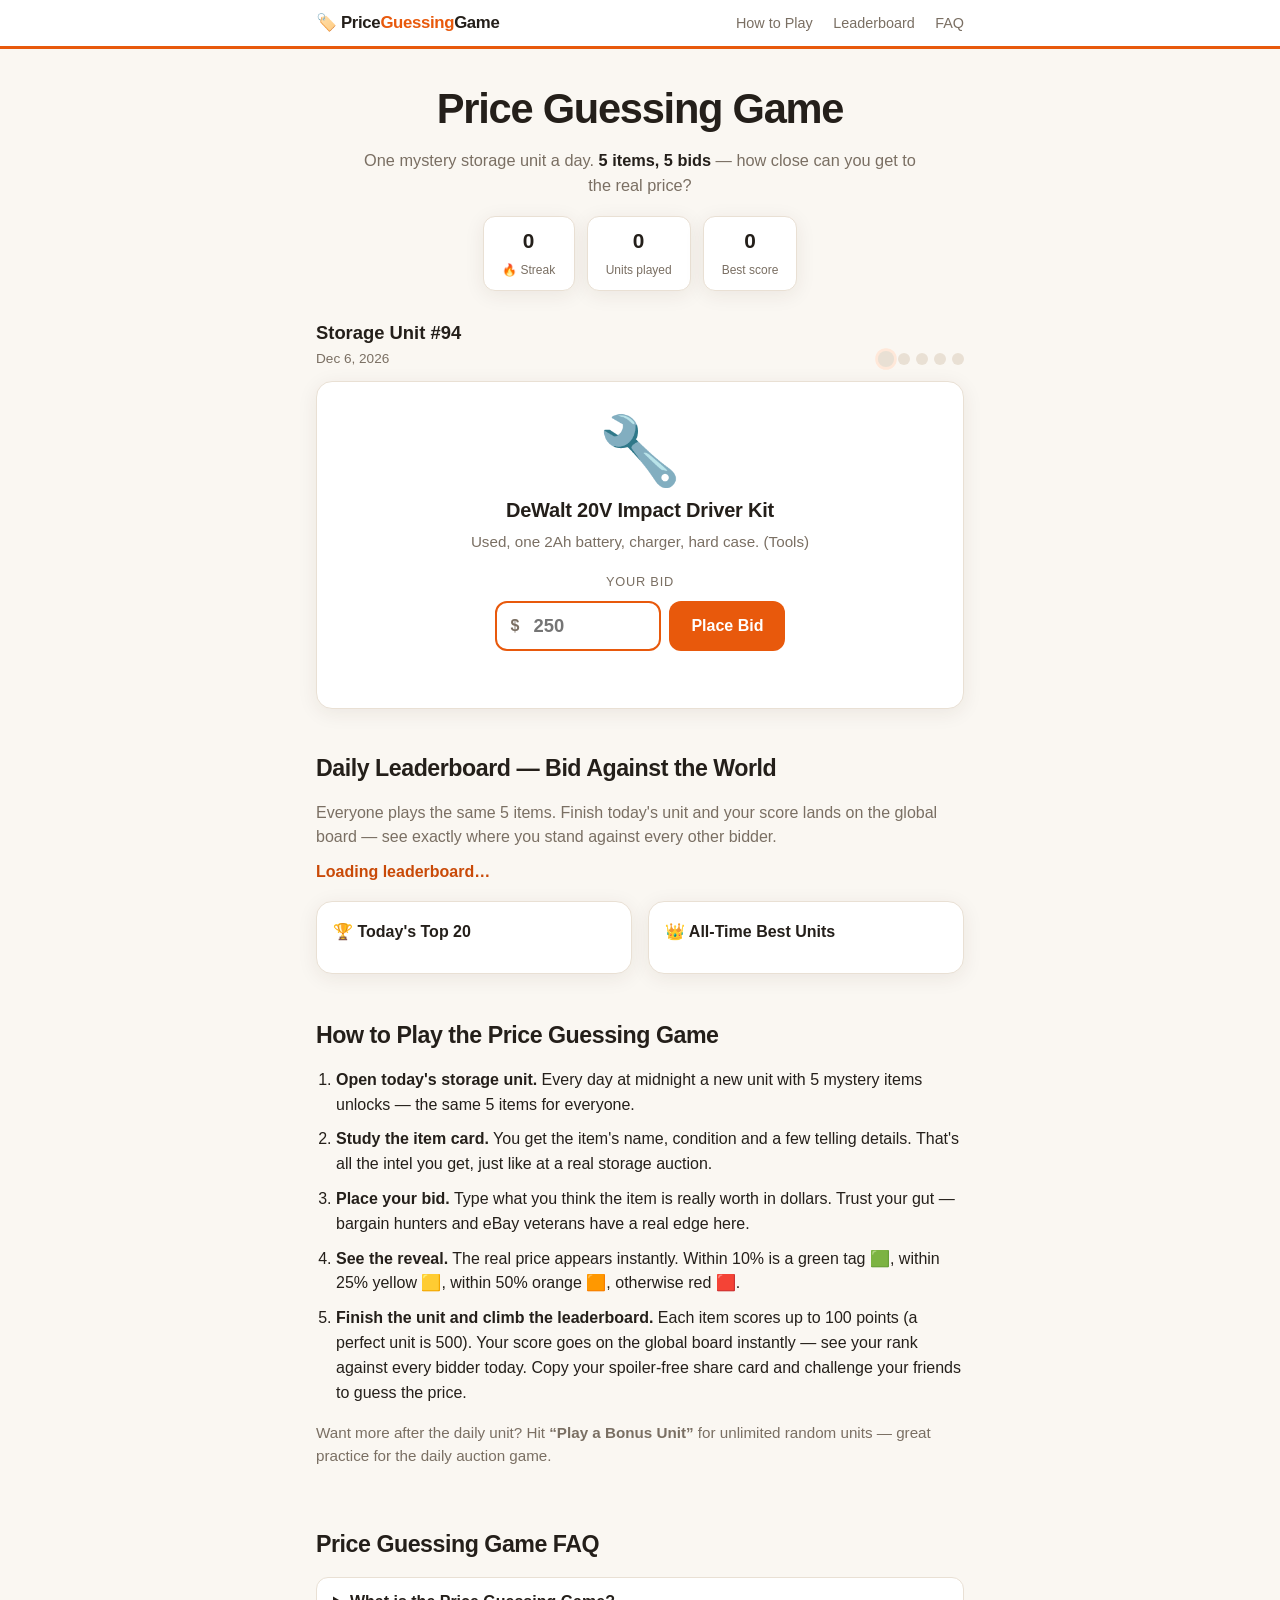
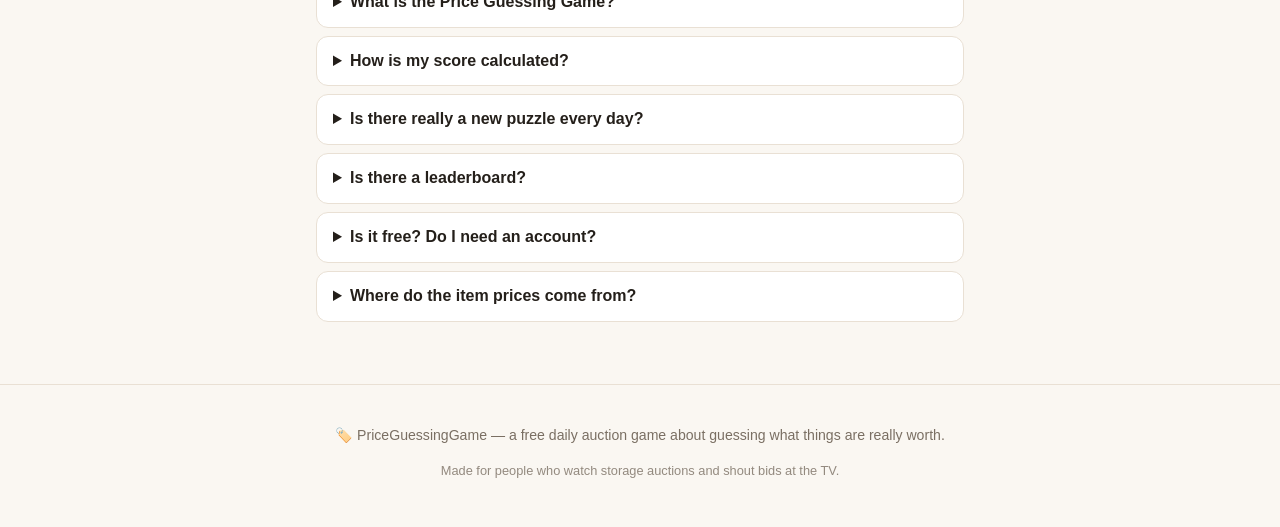
==== index.html @ 030c630b "v2: global leaderboard + async multiplayer - D1-backed leaderboard API on pgp-edge worker (score sub" ====
<!DOCTYPE html>
<html lang="en">
<head>
<meta charset="utf-8" />
<meta name="viewport" content="width=device-width, initial-scale=1" />
    <title>Price Guessing Game — Guess the Price, Climb the Global Leaderboard (Free)</title>
    <meta name="description" content="A free daily price guessing game: bid on 5 mystery storage auction items, see the real prices, compare bids with players worldwide on the global leaderboard, and share your score like Wordle. New puzzle every day. No sign-up." />
<link rel="canonical" href="https://priceguessinggame.com/" />
<meta name="robots" content="index, follow" />
<meta name="theme-color" content="#e8590c" />
<link rel="icon" href="data:image/svg+xml,%3Csvg xmlns='http://www.w3.org/2000/svg' viewBox='0 0 100 100'%3E%3Ctext y='.9em' font-size='90'%3E%F0%9F%8F%B7%EF%B8%8F%3C/text%3E%3C/svg%3E" />

<!-- Open Graph -->
<meta property="og:type" content="website" />
<meta property="og:site_name" content="Price Guessing Game" />
<meta property="og:title" content="Price Guessing Game — Can You Guess the Price?" />
<meta property="og:description" content="Bid on 5 mystery storage auction items a day. See how close you get to the real price and share your score. Free, no sign-up." />
<meta property="og:url" content="https://priceguessinggame.com/" />
<meta name="twitter:card" content="summary" />
<meta name="twitter:title" content="Price Guessing Game — Can You Guess the Price?" />
<meta name="twitter:description" content="Bid on 5 mystery storage auction items a day and share your score. Free daily guessing game." />

<script type="application/ld+json">
{
  "@context": "https://schema.org",
  "@type": "WebApplication",
  "name": "Price Guessing Game",
  "url": "https://priceguessinggame.com/",
  "applicationCategory": "Game",
  "operatingSystem": "Any",
  "offers": { "@type": "Offer", "price": "0", "priceCurrency": "USD" },
  "description": "A free daily price guessing game. Bid on 5 mystery storage auction items, compare with real prices, and share your score."
}
</script>
<script type="application/ld+json">
{
  "@context": "https://schema.org",
  "@type": "FAQPage",
  "mainEntity": [
    {
      "@type": "Question",
      "name": "What is the Price Guessing Game?",
      "acceptedAnswer": { "@type": "Answer", "text": "It is a free daily guessing game. Every day you get one mystery storage auction unit with 5 items. You guess what each item is really worth, then see how close you got. It works like Wordle: one puzzle per day, and you can share your result without spoiling the answers." }
    },
    {
      "@type": "Question",
      "name": "How do I play the price guessing game?",
      "acceptedAnswer": { "@type": "Answer", "text": "Look at the item card — the name, condition and details are all you get. Type what you think it is worth in dollars and place your bid. The real price is revealed immediately with your accuracy score. Guess all 5 items to finish the unit." }
    },
    {
      "@type": "Question",
      "name": "How is my score calculated?",
      "acceptedAnswer": { "@type": "Answer", "text": "Each item is scored out of 100 based on how far your bid was from the real price: within 10% earns a green tag, within 25% yellow, within 50% orange, and beyond that red. The closer you are, the more points you keep — a perfect unit is 500." }
    },
    {
      "@type": "Question",
      "name": "Is there a new puzzle every day?",
      "acceptedAnswer": { "@type": "Answer", "text": "Yes. A new storage unit unlocks every day at midnight, and everyone in the world gets the same 5 items — so the share card is a fair comparison. You can also play unlimited bonus units any time." }
    },
    {
      "@type": "Question",
      "name": "Is there a leaderboard?",
      "acceptedAnswer": { "@type": "Answer", "text": "Yes. Everyone plays the same daily unit and your finished score is ranked instantly against all other bidders worldwide — including the average bid players placed on each item. No account needed; you just pick a bidder name." }
    },
    {
      "@type": "Question",
      "name": "Is the game free?",
      "acceptedAnswer": { "@type": "Answer", "text": "Yes, completely free, no account or sign-up needed. Everything runs in your browser and your streak is saved on your device." }
    }
  ]
}
</script>

<link rel="stylesheet" href="style.css" />
</head>
<body>
<a class="skip" href="#game">Skip to game</a>

<header class="site-header">
  <div class="wrap header-inner">
    <a class="brand" href="/">🏷️ Price<span>Guessing</span>Game</a>
    <nav class="site-nav" aria-label="Site">
      <a href="#how-to-play">How to Play</a>
      <a href="#leaderboard">Leaderboard</a>
      <a href="#faq">FAQ</a>
    </nav>
  </div>
</header>

<main>
  <section class="hero wrap">
    <h1>Price Guessing Game</h1>
    <p class="tagline">One mystery storage unit a day. <strong>5 items, 5 bids</strong> — how close can you get to the real price?</p>
    <div class="stats" id="stats" hidden>
      <div class="stat"><span class="stat-num" id="stat-streak">0</span><span class="stat-label">🔥 Streak</span></div>
      <div class="stat"><span class="stat-num" id="stat-played">0</span><span class="stat-label">Units played</span></div>
      <div class="stat"><span class="stat-num" id="stat-best">0</span><span class="stat-label">Best score</span></div>
    </div>
  </section>

  <section class="game wrap" id="game" aria-label="Daily price guessing game">
    <div class="unit-head">
      <div>
        <div class="unit-title" id="unit-title">Storage Unit #—</div>
        <div class="unit-date" id="unit-date"></div>
      </div>
      <div class="progress" id="progress" aria-label="Progress"></div>
    </div>

    <!-- Item card -->
    <article class="card item-card" id="item-card" hidden>
      <div class="item-emoji" id="item-emoji" aria-hidden="true">📦</div>
      <h2 class="item-name" id="item-name">Mystery Item</h2>
      <p class="item-desc" id="item-desc">Loading…</p>
      <div class="bid-row">
        <label class="bid-label" for="bid-input">Your bid</label>
        <div class="bid-input-wrap">
          <span class="bid-prefix" aria-hidden="true">$</span>
          <input id="bid-input" type="number" inputmode="numeric" min="1" max="9999999" step="1" placeholder="250" autocomplete="off" />
        </div>
        <button id="bid-btn" class="btn btn-primary" type="button">Place Bid</button>
      </div>
      <p class="bid-hint" id="bid-hint"></p>
    </article>

    <!-- Reveal panel -->
    <article class="card reveal-card" id="reveal-card" hidden>
      <div class="reveal-tier" id="reveal-tier" aria-live="polite">🟩</div>
      <div class="reveal-price" id="reveal-price">$0</div>
      <div class="reveal-line">Real price — you bid <strong id="reveal-guess">$0</strong>, off by <strong id="reveal-diff">0%</strong></div>
      <div class="reveal-label" id="reveal-label">Nailed it!</div>
      <div class="reveal-score" id="reveal-score">+100 pts</div>
      <button id="next-btn" class="btn btn-primary" type="button">Next Item →</button>
    </article>

    <!-- Results panel -->
    <article class="card results-card" id="results-card" hidden>
      <h2 class="results-title" id="results-title">Unit Complete!</h2>
      <div class="results-score" id="results-score">0 / 500</div>
      <p class="rank-line" id="rank-line" hidden></p>
      <ul class="results-list" id="results-list"></ul>
      <button id="share-btn" class="btn btn-primary" type="button">Share Result 📋</button>
      <p class="share-hint" id="share-hint" aria-live="polite"></p>
      <button id="bonus-btn" class="btn btn-ghost" type="button">Play a Bonus Unit ♻️</button>
      <button id="name-chip" class="name-chip" type="button" title="Change your bidder name">Playing as Bidder ✏️</button>
      <div class="countdown" id="countdown" hidden>
        Next unit in <strong id="countdown-time">--:--:--</strong>
      </div>
    </article>
  </section>

  <section class="wrap section" id="leaderboard" aria-label="Global leaderboard">
    <h2>Daily Leaderboard — Bid Against the World</h2>
    <p class="lb-intro">Everyone plays the same 5 items. Finish today's unit and your score lands on the global board — see exactly where you stand against every other bidder.</p>
    <p class="lb-stats" id="lb-stats">Loading leaderboard…</p>
    <div class="lb-grid" id="lb-wrap">
      <div class="lb-col">
        <h3>🏆 Today's Top 20</h3>
        <ol class="lb-list" id="lb-today"></ol>
      </div>
      <div class="lb-col">
        <h3>👑 All-Time Best Units</h3>
        <ol class="lb-list" id="lb-alltime"></ol>
      </div>
    </div>
  </section>

  <section class="wrap section" id="how-to-play">
    <h2>How to Play the Price Guessing Game</h2>
    <ol class="howto">
      <li><strong>Open today's storage unit.</strong> Every day at midnight a new unit with 5 mystery items unlocks — the same 5 items for everyone.</li>
      <li><strong>Study the item card.</strong> You get the item's name, condition and a few telling details. That's all the intel you get, just like at a real storage auction.</li>
      <li><strong>Place your bid.</strong> Type what you think the item is really worth in dollars. Trust your gut — bargain hunters and eBay veterans have a real edge here.</li>
      <li><strong>See the reveal.</strong> The real price appears instantly. Within 10% is a green tag 🟩, within 25% yellow 🟨, within 50% orange 🟧, otherwise red 🟥.</li>
      <li><strong>Finish the unit and climb the leaderboard.</strong> Each item scores up to 100 points (a perfect unit is 500). Your score goes on the global board instantly — see your rank against every bidder today. Copy your spoiler-free share card and challenge your friends to guess the price.</li>
    </ol>
    <p class="howto-note">Want more after the daily unit? Hit <strong>“Play a Bonus Unit”</strong> for unlimited random units — great practice for the daily auction game.</p>
  </section>

  <section class="wrap section" id="faq">
    <h2>Price Guessing Game FAQ</h2>
    <details>
      <summary>What is the Price Guessing Game?</summary>
      <p>A free daily guessing game in the spirit of Wordle. Each day brings one mystery storage auction unit with 5 items. You guess the price of each item, see how close you got, and share your result — without spoiling the answers for anyone else.</p>
    </details>
    <details>
      <summary>How is my score calculated?</summary>
      <p>Each item is worth up to 100 points, based on how far your bid was from the real price. Within 10% = 🟩, within 25% = 🟨, within 50% = 🟧, beyond = 🟥. The closer your bid, the more points you keep.</p>
    </details>
    <details>
      <summary>Is there really a new puzzle every day?</summary>
      <p>Yes — a new storage unit unlocks at midnight, and everyone around the world plays the same 5 items, so scores are directly comparable. Streaks are tracked on your device.</p>
    </details>
    <details>
      <summary>Is there a leaderboard?</summary>
      <p>Yes — a global one. Everyone plays the same daily unit, and when you finish, your score is ranked against every other bidder in the world instantly. You also see the average bid other players placed on each item, so you know whether your price instincts beat the crowd. A pick a bidder name once and it sticks.</p>
    </details>
    <details>
      <summary>Is it free? Do I need an account?</summary>
      <p>Completely free, no account, no sign-up, no download. The whole game runs in your browser and works on phones, tablets and desktops.</p>
    </details>
    <details>
      <summary>Where do the item prices come from?</summary>
      <p>Items are typical storage-auction and secondhand-market finds, and each price reflects a realistic market value for that item's condition — the kind of number you'd see the unit actually hammer for at auction.</p>
    </details>
  </section>
</main>

<footer class="site-footer">
  <div class="wrap">
    <p>🏷️ PriceGuessingGame — a free daily auction game about guessing what things are really worth.</p>
    <p class="foot-note">Made for people who watch storage auctions and shout bids at the TV.</p>
  </div>
</footer>

<script src="data.js"></script>
<script src="app.js"></script>
</body>
</html>
---- style.css ----
/* Price Guessing Game — styles
 * Mobile-first, warm auction vibe, zero external requests (system font stack).
 */
:root {
  --bg: #faf7f2;
  --card: #ffffff;
  --ink: #241f1a;
  --muted: #7a6f63;
  --accent: #e8590c;
  --accent-dark: #c94a08;
  --accent-soft: #ffe8d9;
  --line: #e9e0d4;
  --green: #2f9e44;
  --yellow: #e8b004;
  --orange: #f08c00;
  --red: #e03131;
  --radius: 16px;
  --shadow: 0 4px 20px rgba(60, 40, 20, 0.08);
}

* { box-sizing: border-box; }

html { -webkit-text-size-adjust: 100%; }

body {
  margin: 0;
  background: var(--bg);
  color: var(--ink);
  font-family: -apple-system, BlinkMacSystemFont, "Segoe UI", Roboto, "Helvetica Neue", Arial, sans-serif;
  line-height: 1.55;
}

.wrap { max-width: 680px; margin: 0 auto; padding: 0 16px; }

.skip {
  position: absolute; left: -9999px; top: 0;
  background: var(--accent); color: #fff; padding: 8px 14px; border-radius: 0 0 8px 0; z-index: 99;
}
.skip:focus { left: 0; }

/* ---------- Header ---------- */
.site-header {
  background: var(--card);
  border-bottom: 3px solid var(--accent);
  position: sticky; top: 0; z-index: 10;
}
.header-inner { display: flex; align-items: center; justify-content: space-between; padding: 10px 16px; }
.brand { font-size: 1.05rem; font-weight: 800; text-decoration: none; color: var(--ink); letter-spacing: -0.02em; }
.brand span { color: var(--accent); }
.site-nav a { color: var(--muted); text-decoration: none; font-size: 0.9rem; margin-left: 16px; }
.site-nav a:hover { color: var(--accent); }

/* ---------- Hero ---------- */
.hero { text-align: center; padding: 28px 16px 8px; }
.hero h1 {
  margin: 0 0 6px;
  font-size: clamp(1.8rem, 6vw, 2.6rem);
  letter-spacing: -0.03em;
}
.tagline { margin: 0 auto; max-width: 34em; color: var(--muted); font-size: 1.02rem; }
.tagline strong { color: var(--ink); }

.stats { display: flex; justify-content: center; gap: 12px; margin-top: 18px; flex-wrap: wrap; }
.stat {
  background: var(--card); border: 1px solid var(--line); border-radius: 12px;
  padding: 8px 18px; min-width: 92px; box-shadow: var(--shadow);
}
.stat-num { display: block; font-size: 1.3rem; font-weight: 800; }
.stat-label { font-size: 0.75rem; color: var(--muted); }

/* ---------- Game ---------- */
.game { padding: 20px 16px 8px; }

.unit-head { display: flex; justify-content: space-between; align-items: flex-end; margin-bottom: 12px; }
.unit-title { font-weight: 800; font-size: 1.15rem; }
.unit-date { color: var(--muted); font-size: 0.85rem; }

.progress { display: flex; gap: 6px; padding-bottom: 4px; }
.dot {
  width: 12px; height: 12px; border-radius: 50%;
  background: var(--line); display: inline-block; transition: transform 0.15s;
}
.dot-current { transform: scale(1.35); box-shadow: 0 0 0 2px var(--accent-soft); }
.dot-t-green { background: var(--green); }
.dot-t-yellow { background: var(--yellow); }
.dot-t-orange { background: var(--orange); }
.dot-t-red { background: var(--red); }

.card {
  background: var(--card); border: 1px solid var(--line); border-radius: var(--radius);
  box-shadow: var(--shadow); padding: 22px 20px; text-align: center;
}

.item-emoji { font-size: 3.4rem; line-height: 1.15; margin-bottom: 6px; }
.item-name { margin: 0 0 4px; font-size: 1.25rem; letter-spacing: -0.01em; }
.item-desc { color: var(--muted); margin: 0 0 18px; font-size: 0.95rem; }

.bid-row { display: flex; gap: 8px; justify-content: center; align-items: stretch; flex-wrap: wrap; }
.bid-label { width: 100%; font-size: 0.8rem; color: var(--muted); text-transform: uppercase; letter-spacing: 0.06em; margin-bottom: 2px; }
.bid-input-wrap {
  position: relative; display: flex; align-items: center;
  border: 2px solid var(--line); border-radius: 12px; background: #fff;
  transition: border-color 0.15s;
}
.bid-input-wrap:focus-within { border-color: var(--accent); }
.bid-prefix { padding-left: 14px; color: var(--muted); font-weight: 700; }
.bid-input-wrap input {
  border: none; outline: none; font-size: 1.15rem; font-weight: 700;
  padding: 12px 14px; width: 140px; background: transparent; color: var(--ink);
  font-family: inherit;
}
.bid-input-wrap input::-webkit-outer-spin-button,
.bid-input-wrap input::-webkit-inner-spin-button { -webkit-appearance: none; margin: 0; }
.bid-input-wrap input[type="number"] { -moz-appearance: textfield; appearance: textfield; }

.btn {
  border: none; border-radius: 12px; font-size: 1rem; font-weight: 700;
  padding: 13px 22px; cursor: pointer; font-family: inherit; transition: transform 0.1s, background 0.15s;
}
.btn:active { transform: scale(0.97); }
.btn-primary { background: var(--accent); color: #fff; }
.btn-primary:hover { background: var(--accent-dark); }
.btn-ghost { background: transparent; color: var(--accent); border: 2px solid var(--accent); padding: 11px 20px; }
.btn-ghost:hover { background: var(--accent-soft); }

.bid-hint { color: var(--red); font-size: 0.85rem; min-height: 1.2em; margin: 10px 0 0; }

/* ---------- Reveal ---------- */
.reveal-tier { font-size: 1.5rem; font-weight: 800; margin-bottom: 4px; }
.t-green { color: var(--green); }
.t-yellow { color: #b98a00; }
.t-orange { color: var(--orange); }
.t-red { color: var(--red); }
.reveal-price { font-size: 2.6rem; font-weight: 800; letter-spacing: -0.03em; margin: 2px 0 6px; }
.reveal-line { color: var(--muted); font-size: 0.95rem; }
.reveal-label { margin-top: 2px; font-weight: 700; }
.reveal-score { color: var(--muted); margin: 6px 0 16px; font-size: 1.05rem; }

/* ---------- Results ---------- */
.results-title { margin: 0 0 4px; font-size: 1.4rem; }
.results-score { font-size: 2.2rem; font-weight: 800; color: var(--accent); margin-bottom: 14px; letter-spacing: -0.02em; }
.results-list { list-style: none; padding: 0; margin: 0 0 18px; text-align: left; }
.results-list li {
  display: flex; align-items: center; gap: 10px;
  padding: 9px 12px; border-radius: 10px; margin-bottom: 6px;
  background: var(--bg); border: 1px solid var(--line); font-size: 0.92rem;
}
.rl-emoji { font-size: 1rem; flex-shrink: 0; }
.rl-name { flex: 1; min-width: 0; overflow: hidden; text-overflow: ellipsis; white-space: nowrap; }
.rl-pts { font-weight: 800; flex-shrink: 0; color: var(--muted); }

.results-card .btn-primary { width: 100%; }
.share-hint { color: var(--green); font-size: 0.9rem; min-height: 1.3em; margin: 8px 0; white-space: pre-line; }
.results-card .btn-ghost { width: 100%; margin-top: 8px; }
.countdown { margin-top: 16px; color: var(--muted); font-size: 0.95rem; }

/* ---------- Rank & identity ---------- */
.rank-line {
  margin: 0 0 14px; padding: 9px 12px;
  background: var(--accent-soft); border-radius: 10px;
  font-weight: 700; color: var(--accent-dark); font-size: 0.98rem;
}
.name-chip {
  display: inline-block; margin: 4px 0 0; padding: 4px 10px;
  background: transparent; border: 1px dashed var(--line); border-radius: 999px;
  color: var(--muted); font-size: 0.8rem; cursor: pointer; font-family: inherit;
}
.name-chip:hover { border-color: var(--accent); color: var(--accent); }
.rl-avg {
  flex-shrink: 0; font-size: 0.72rem; color: var(--muted);
  background: var(--accent-soft); border-radius: 999px; padding: 2px 8px;
}

/* ---------- Leaderboard ---------- */
.lb-intro { color: var(--muted); margin: 0 0 10px; }
.lb-stats { font-weight: 700; color: var(--accent-dark); margin: 0 0 16px; }
.lb-grid { display: grid; grid-template-columns: 1fr; gap: 16px; }
@media (min-width: 620px) { .lb-grid { grid-template-columns: 1fr 1fr; } }
.lb-col {
  background: var(--card); border: 1px solid var(--line); border-radius: var(--radius);
  box-shadow: var(--shadow); padding: 18px 16px;
}
.lb-col h3 { margin: 0 0 10px; font-size: 1rem; }
.lb-list { list-style: none; margin: 0; padding: 0; }
.lb-list li {
  display: flex; align-items: center; gap: 8px;
  padding: 7px 8px; border-radius: 8px; font-size: 0.9rem;
}
.lb-list li:nth-child(odd) { background: var(--bg); }
.lb-list li.lb-me { background: var(--accent-soft); }
.lb-rank { width: 30px; flex-shrink: 0; font-weight: 800; text-align: center; }
.lb-name { flex: 1; min-width: 0; overflow: hidden; text-overflow: ellipsis; white-space: nowrap; font-weight: 600; }
.lb-meta { flex-shrink: 0; color: var(--muted); font-size: 0.75rem; }
.lb-pts { flex-shrink: 0; font-weight: 800; color: var(--accent); }
.lb-empty { color: var(--muted); justify-content: center; }

/* ---------- Content sections ---------- */
.section { padding: 34px 16px 10px; }
.section h2 { font-size: 1.45rem; letter-spacing: -0.02em; margin: 0 0 14px; }

.howto { padding-left: 20px; margin: 0 0 12px; }
.howto li { margin-bottom: 10px; }
.howto-note { color: var(--muted); font-size: 0.95rem; }

details {
  background: var(--card); border: 1px solid var(--line); border-radius: 12px;
  padding: 12px 16px; margin-bottom: 8px;
}
summary { font-weight: 700; cursor: pointer; }
details p { margin: 10px 0 2px; color: var(--muted); }

/* ---------- Footer ---------- */
.site-footer {
  margin-top: 44px; padding: 26px 0 34px;
  border-top: 1px solid var(--line); color: var(--muted); font-size: 0.88rem;
  text-align: center;
}
.foot-note { font-size: 0.8rem; opacity: 0.8; }

/* ---------- Desktop polish ---------- */
@media (min-width: 560px) {
  .card { padding: 30px 34px; }
  .item-emoji { font-size: 4.2rem; }
  .results-card .btn-primary, .results-card .btn-ghost { width: auto; padding: 13px 34px; }
}
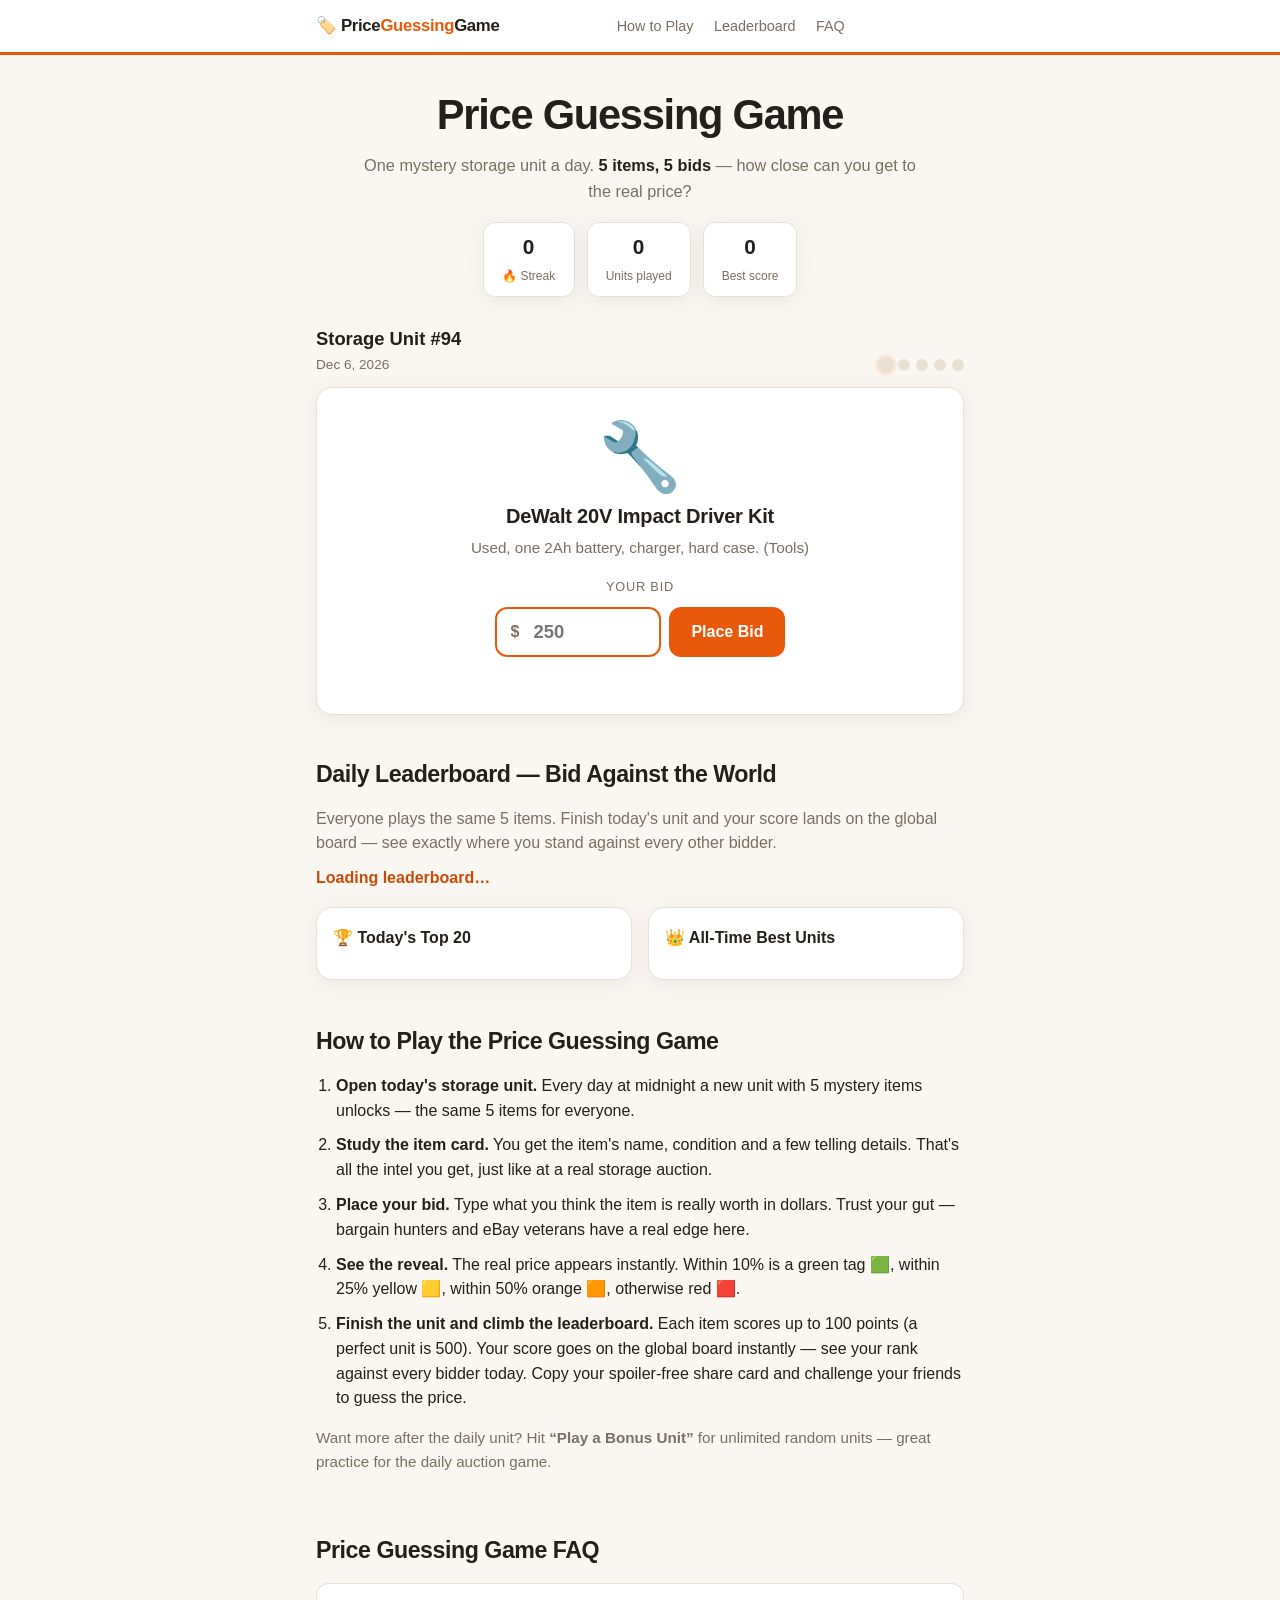
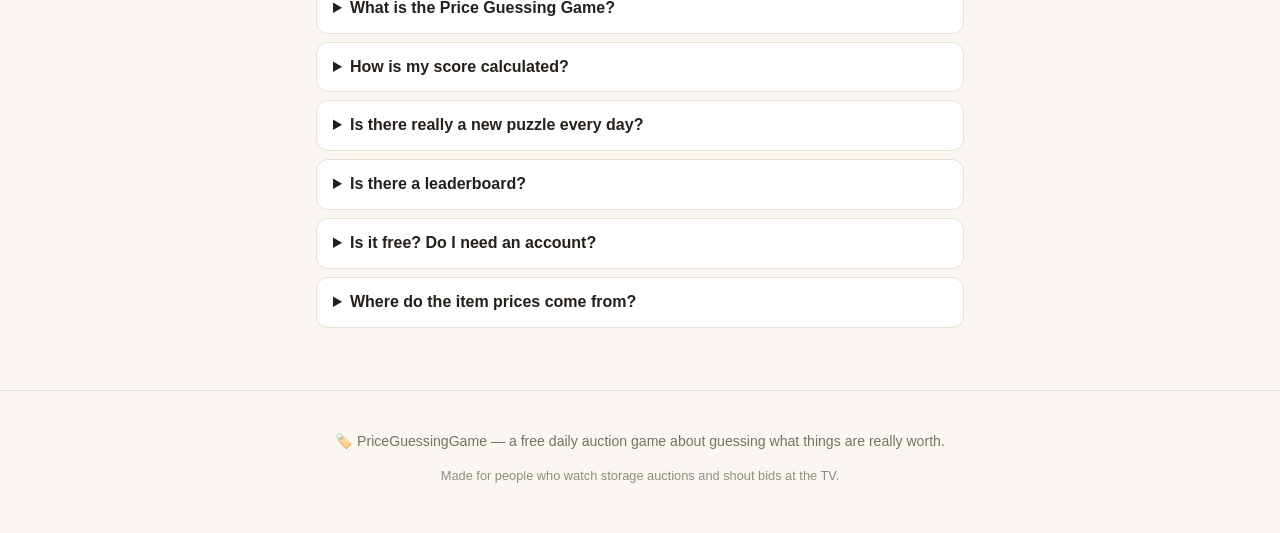
==== commit b9f28b2b: "Add Google sign-in: GIS button, session auth, anon score merge, header auth UI" ====
--- a/index.html
+++ b/index.html
@@ -84,6 +84,14 @@
       <a href="#leaderboard">Leaderboard</a>
       <a href="#faq">FAQ</a>
     </nav>
+    <div class="auth-area" id="auth-area">
+      <div id="gbtn" hidden></div>
+      <span class="user-chip" id="user-chip" hidden>
+        <img id="user-pic" class="user-pic" alt="" hidden />
+        <span id="user-name"></span>
+      </span>
+      <button id="logout-btn" class="logout-btn" type="button" hidden>Sign out</button>
+    </div>
   </div>
 </header>
 
--- a/style.css
+++ b/style.css
@@ -49,6 +49,18 @@
 .brand span { color: var(--accent); }
 .site-nav a { color: var(--muted); text-decoration: none; font-size: 0.9rem; margin-left: 16px; }
 .site-nav a:hover { color: var(--accent); }
+.auth-area { display: flex; align-items: center; gap: 10px; margin-left: 18px; min-height: 32px; }
+.user-chip { display: inline-flex; align-items: center; gap: 7px; font-size: 0.85rem; font-weight: 600; color: var(--ink); }
+.user-pic { width: 26px; height: 26px; border-radius: 50%; border: 2px solid var(--accent-soft, #ffd8a8); }
+.logout-btn {
+  border: 1px solid var(--muted); background: none; color: var(--muted);
+  font-size: 0.75rem; padding: 3px 9px; border-radius: 999px; cursor: pointer;
+}
+.logout-btn:hover { color: var(--accent); border-color: var(--accent); }
+@media (max-width: 640px) {
+  .site-nav a:first-child { display: none; }
+  .auth-area { margin-left: 10px; }
+}
 
 /* ---------- Hero ---------- */
 .hero { text-align: center; padding: 28px 16px 8px; }
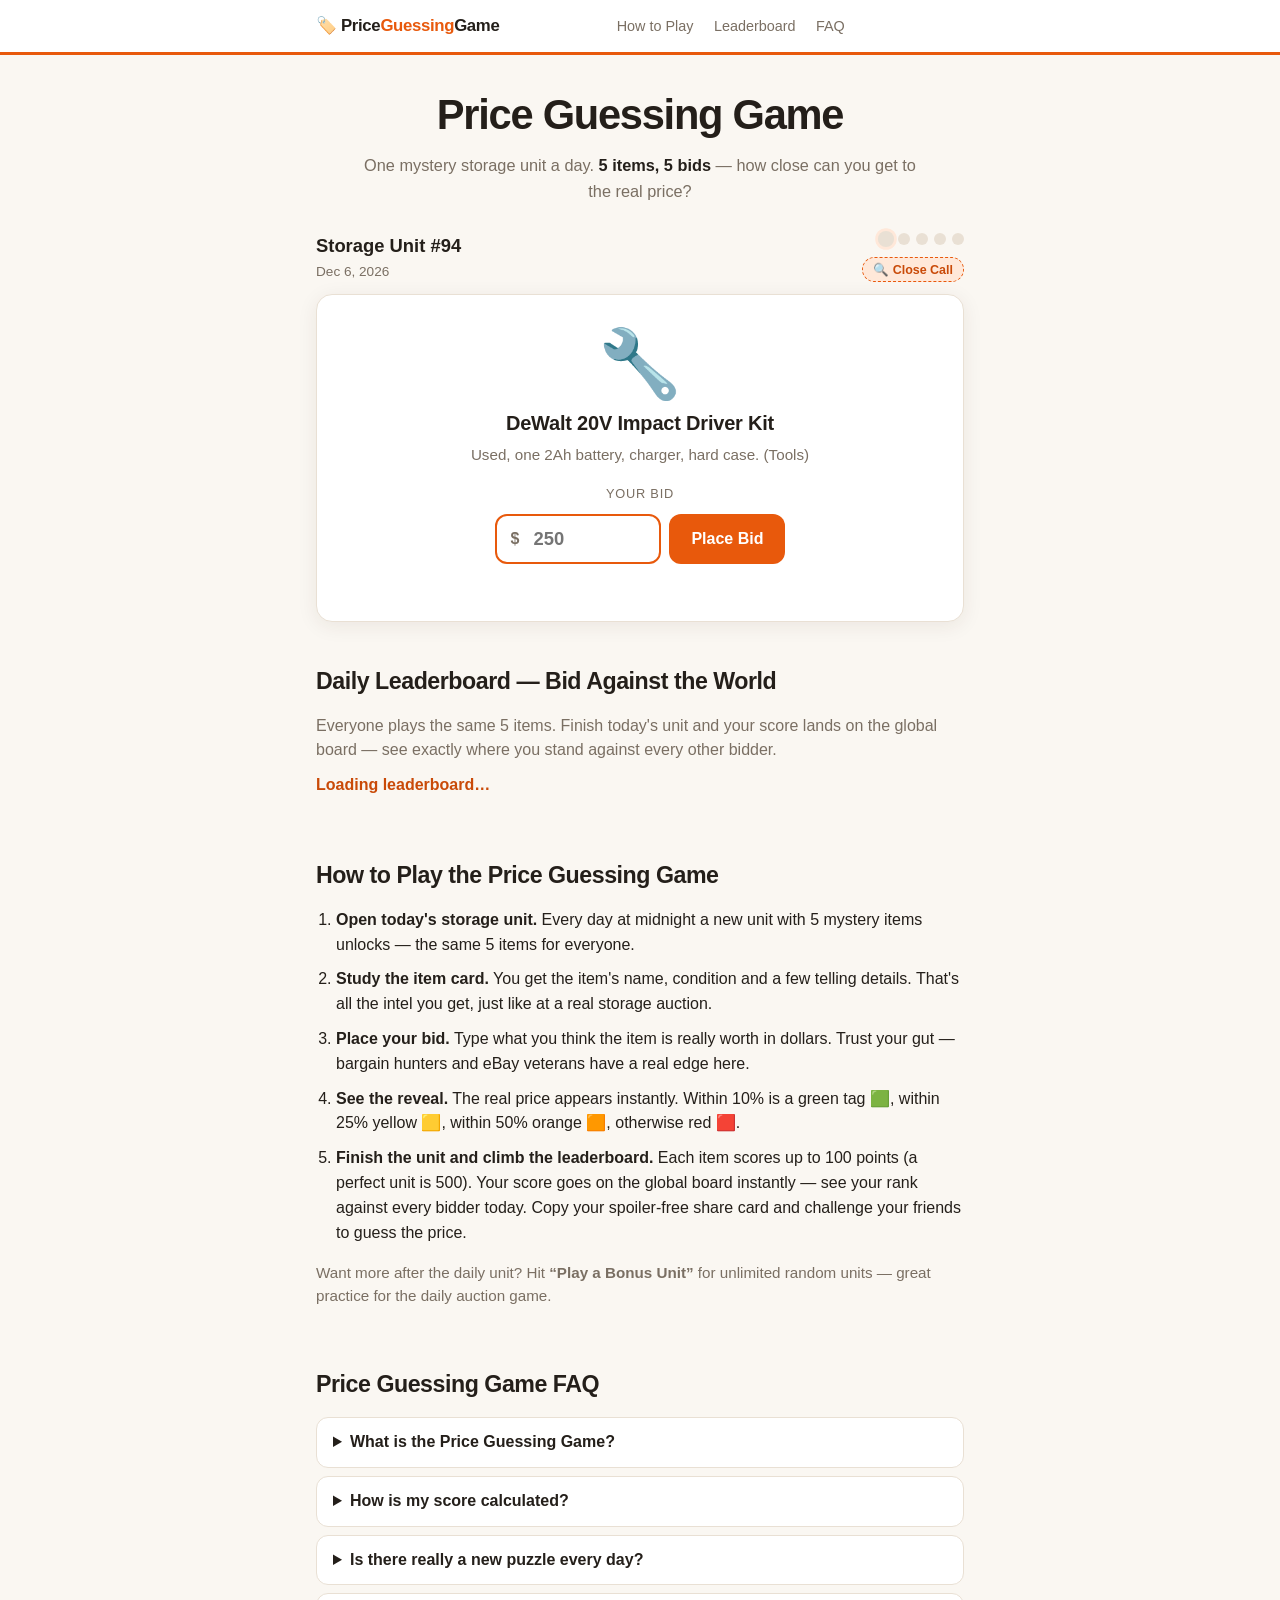
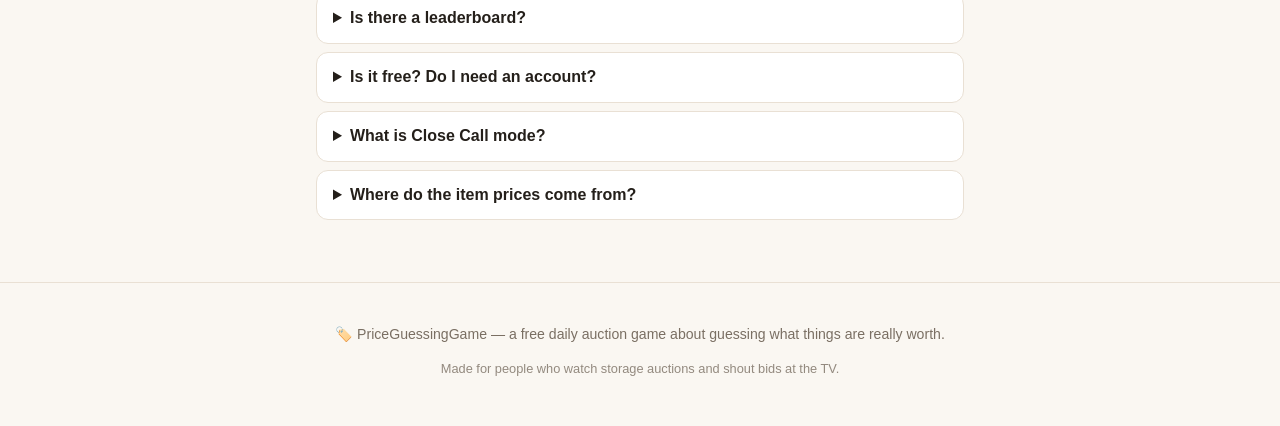
==== commit d6c3b1e1: "Add Close Call mode: Costcodle-style 6-guess iterative price lock with 5% win band" ====
--- a/index.html
+++ b/index.html
@@ -64,6 +64,11 @@
     },
     {
       "@type": "Question",
+      "name": "What is Close Call mode?",
+      "acceptedAnswer": { "@type": "Answer", "text": "Close Call is the second game mode: one mystery item, six guesses. After each guess the game tells you whether the real price is higher or lower and how close you are. Land within 5% of the real price to win. A new Close Call item unlocks every day." }
+    },
+    {
+      "@type": "Question",
       "name": "Is the game free?",
       "acceptedAnswer": { "@type": "Answer", "text": "Yes, completely free, no account or sign-up needed. Everything runs in your browser and your streak is saved on your device." }
     }
@@ -112,7 +117,10 @@
         <div class="unit-title" id="unit-title">Storage Unit #—</div>
         <div class="unit-date" id="unit-date"></div>
       </div>
-      <div class="progress" id="progress" aria-label="Progress"></div>
+      <div class="unit-side">
+        <div class="progress" id="progress" aria-label="Progress"></div>
+        <button id="closer-mode-btn" class="closer-entry" type="button" title="New mode: one item, six guesses">🔍 Close Call</button>
+      </div>
     </div>
 
     <!-- Item card -->
@@ -155,6 +163,34 @@
         Next unit in <strong id="countdown-time">--:--:--</strong>
       </div>
     </article>
+
+    <!-- Close Call mode panel -->
+    <article class="card closer-card" id="closer-card" hidden>
+      <h2 class="closer-title">🔍 Close Call — Lock the Price</h2>
+      <p class="closer-sub">One mystery item. Six guesses. Land within <strong>5%</strong> of the real price.</p>
+      <div class="item-emoji" id="closer-emoji" aria-hidden="true">📦</div>
+      <h3 class="item-name" id="closer-name">Mystery Item</h3>
+      <p class="item-desc" id="closer-desc">Loading…</p>
+      <div class="bid-row" id="closer-input-row">
+        <label class="bid-label" for="closer-input">Your guess</label>
+        <div class="bid-input-wrap">
+          <span class="bid-prefix" aria-hidden="true">$</span>
+          <input id="closer-input" type="number" inputmode="numeric" min="1" max="9999999" step="1" placeholder="250" autocomplete="off" />
+        </div>
+        <button id="closer-guess-btn" class="btn btn-primary" type="button">Guess</button>
+      </div>
+      <p class="bid-hint" id="closer-hint"></p>
+      <ul class="closer-history" id="closer-history" aria-live="polite"></ul>
+      <div id="closer-result" hidden>
+        <div class="reveal-tier" id="closer-result-tier" aria-live="polite"></div>
+        <div class="reveal-price" id="closer-real">$0</div>
+        <div class="reveal-line" id="closer-result-line"></div>
+        <button id="closer-share-btn" class="btn btn-primary" type="button">Share Result 📋</button>
+        <p class="share-hint" id="closer-share-hint" aria-live="polite"></p>
+      </div>
+      <p class="closer-stats-line" id="closer-stats-line"></p>
+      <button id="closer-back-btn" class="btn btn-ghost" type="button">← Back to Today's Unit</button>
+    </article>
   </section>
 
   <section class="wrap section" id="leaderboard" aria-label="Global leaderboard">
@@ -208,6 +244,10 @@
       <p>Completely free, no account, no sign-up, no download. The whole game runs in your browser and works on phones, tablets and desktops.</p>
     </details>
     <details>
+      <summary>What is Close Call mode?</summary>
+      <p>Close Call is the second game mode: one mystery item, six guesses. After each guess the game tells you whether the real price is higher or lower and how close you are. Land within 5% of the real price to win. A new Close Call item unlocks every day.</p>
+    </details>
+    <details>
       <summary>Where do the item prices come from?</summary>
       <p>Items are typical storage-auction and secondhand-market finds, and each price reflects a realistic market value for that item's condition — the kind of number you'd see the unit actually hammer for at auction.</p>
     </details>
--- a/style.css
+++ b/style.css
@@ -20,6 +20,8 @@
 
 * { box-sizing: border-box; }
 
+[hidden] { display: none !important; }
+
 html { -webkit-text-size-adjust: 100%; }
 
 body {
@@ -97,6 +99,29 @@
 .dot-t-yellow { background: var(--yellow); }
 .dot-t-orange { background: var(--orange); }
 .dot-t-red { background: var(--red); }
+.unit-side { display: flex; flex-direction: column; align-items: flex-end; gap: 8px; }
+.closer-entry {
+  border: 1px dashed var(--accent); background: var(--accent-soft); color: var(--accent-dark);
+  font-size: 0.78rem; font-weight: 700; padding: 4px 10px; border-radius: 999px; cursor: pointer;
+}
+.closer-entry:hover { background: var(--accent); color: #fff; }
+
+/* ---------- Close Call mode ---------- */
+.closer-card { text-align: center; }
+.closer-title { margin: 0 0 6px; font-size: 1.3rem; }
+.closer-sub { color: var(--muted); margin: 0 0 14px; font-size: 0.92rem; }
+.closer-history { list-style: none; margin: 14px 0 0; padding: 0; display: flex; flex-direction: column; gap: 6px; }
+.closer-history li {
+  display: flex; align-items: center; justify-content: center; gap: 12px;
+  font-size: 1.05rem; font-weight: 700; padding: 8px 12px; border-radius: 8px;
+}
+.cl-guess { min-width: 90px; text-align: right; }
+.cl-arrow { min-width: 22px; text-align: center; }
+.cl-off { font-size: 0.78rem; font-weight: 600; opacity: 0.85; min-width: 84px; text-align: left; }
+.cl-green { background: #d3f9d8; color: #2b8a3e; }
+.cl-yellow { background: #fff3bf; color: #e67700; }
+.cl-red { background: #ffe3e3; color: #c92a2a; }
+.closer-stats-line { font-size: 0.85rem; color: var(--muted); margin: 14px 0 0; }
 
 .card {
   background: var(--card); border: 1px solid var(--line); border-radius: var(--radius);
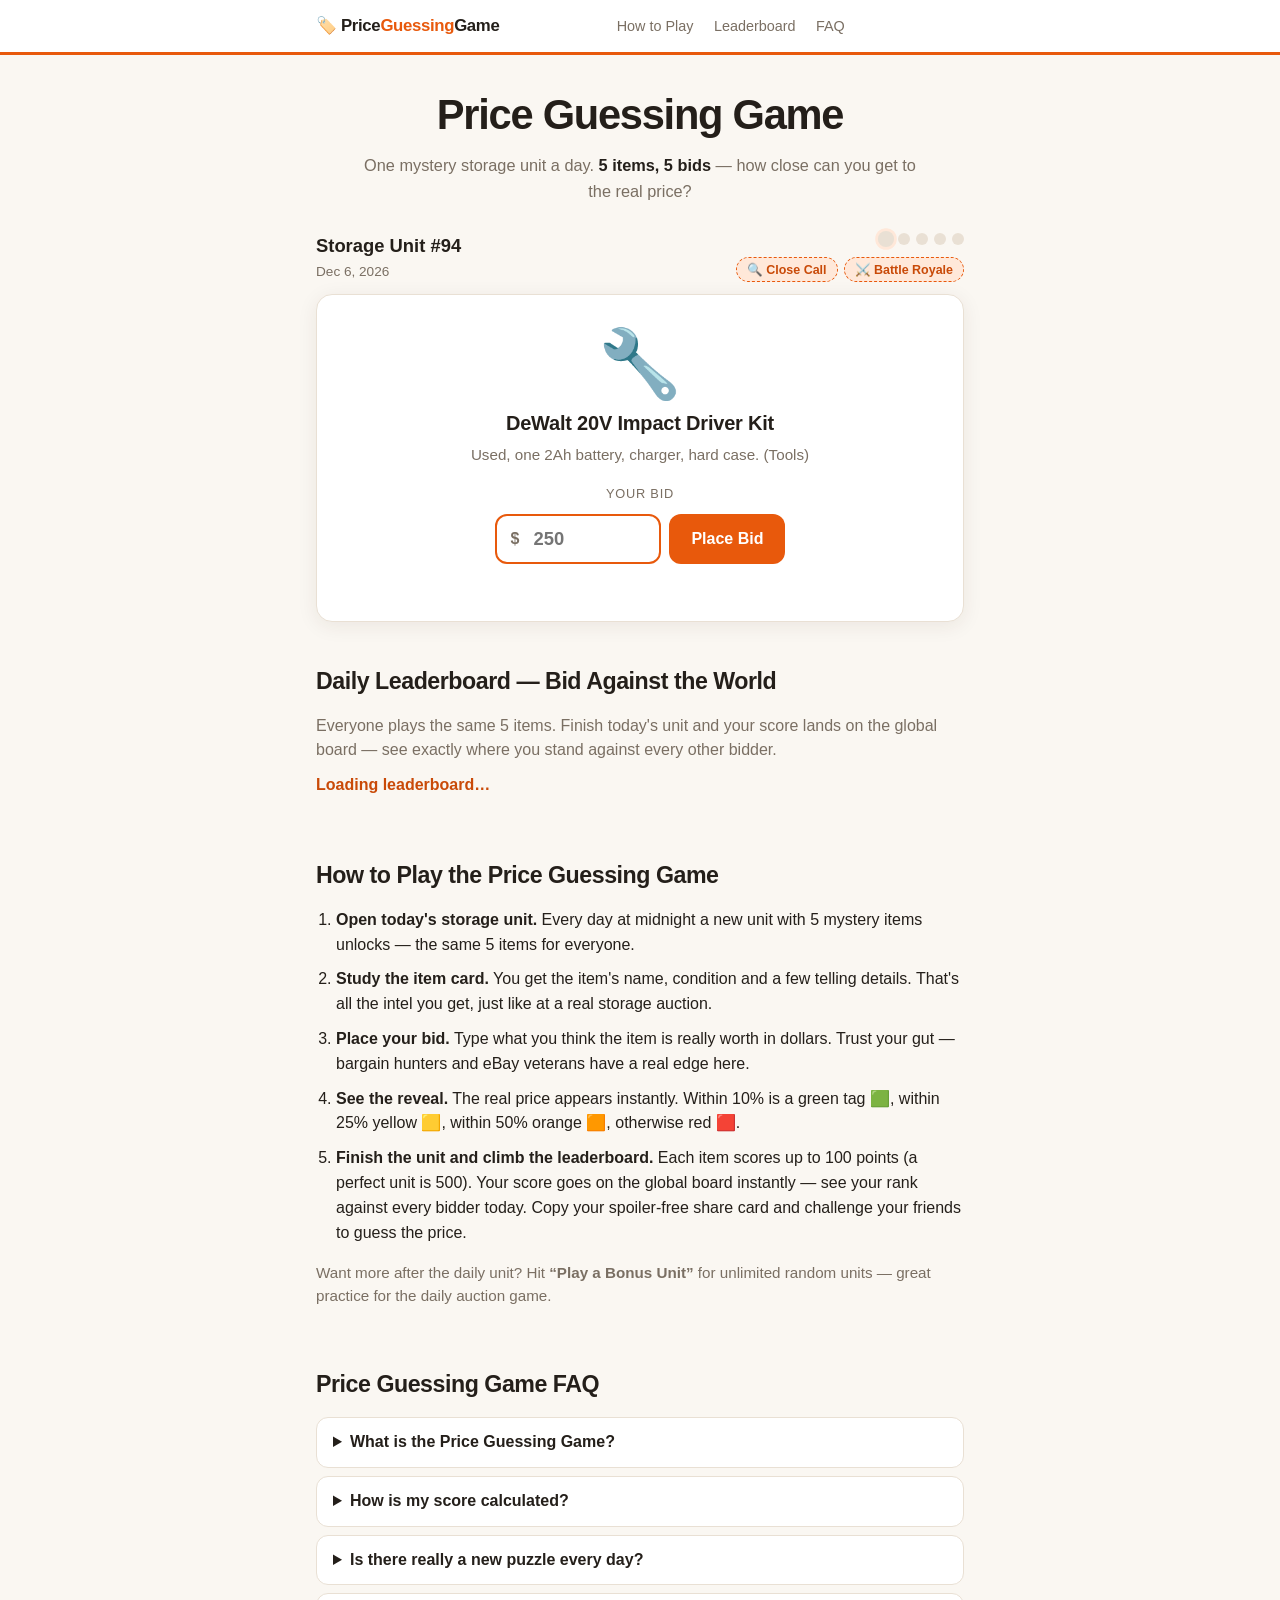
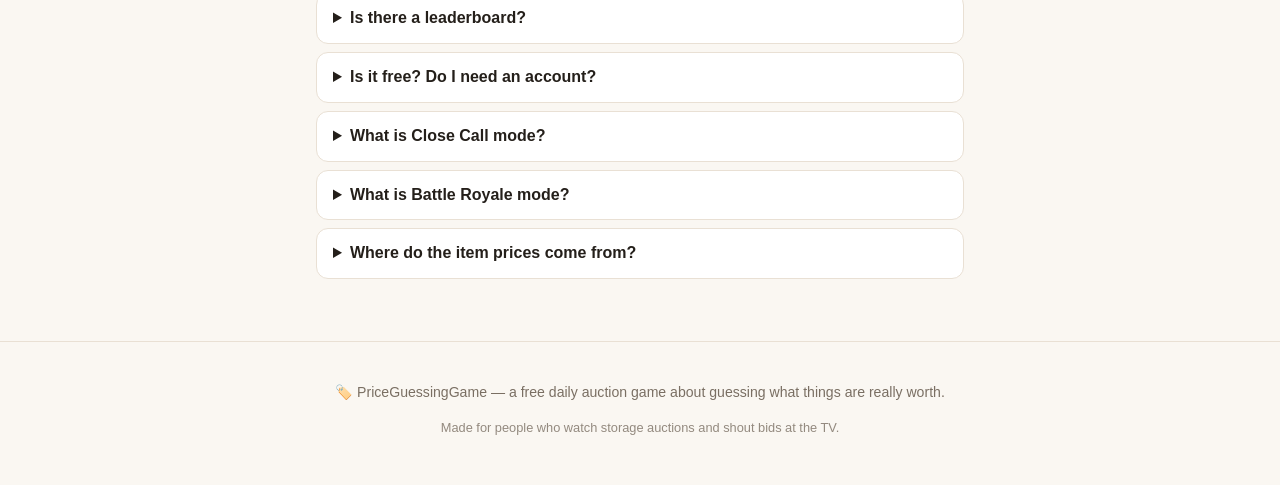
==== commit efa2c1db: "Add Battle Royale live rounds (10-min synced, real-time board) + Close Call guess distribution chart" ====
--- a/index.html
+++ b/index.html
@@ -66,6 +66,11 @@
       "@type": "Question",
       "name": "What is Close Call mode?",
       "acceptedAnswer": { "@type": "Answer", "text": "Close Call is the second game mode: one mystery item, six guesses. After each guess the game tells you whether the real price is higher or lower and how close you are. Land within 5% of the real price to win. A new Close Call item unlocks every day." }
+    },
+    {
+      "@type": "Question",
+      "name": "What is Battle Royale mode?",
+      "acceptedAnswer": { "@type": "Answer", "text": "Battle Royale is the live multiplayer mode: continuous 10-minute rounds where every player bids on the same 5 mystery items and the scoreboard updates in real time. Finish all 5 items before the round ends to post your total." }
     },
     {
       "@type": "Question",
@@ -119,7 +124,10 @@
       </div>
       <div class="unit-side">
         <div class="progress" id="progress" aria-label="Progress"></div>
-        <button id="closer-mode-btn" class="closer-entry" type="button" title="New mode: one item, six guesses">🔍 Close Call</button>
+        <div class="mode-btns">
+          <button id="closer-mode-btn" class="closer-entry" type="button" title="New mode: one item, six guesses">🔍 Close Call</button>
+          <button id="br-mode-btn" class="closer-entry" type="button" title="Live 10-minute rounds against the world">⚔️ Battle Royale</button>
+        </div>
       </div>
     </div>
 
@@ -189,7 +197,36 @@
         <p class="share-hint" id="closer-share-hint" aria-live="polite"></p>
       </div>
       <p class="closer-stats-line" id="closer-stats-line"></p>
+      <ul class="closer-dist" id="closer-dist" hidden></ul>
       <button id="closer-back-btn" class="btn btn-ghost" type="button">← Back to Today's Unit</button>
+    </article>
+
+    <!-- Battle Royale mode panel -->
+    <article class="card closer-card" id="br-card" hidden>
+      <h2 class="closer-title">⚔️ Battle Royale</h2>
+      <p class="closer-sub">Live 10-minute rounds. Everyone bids on the <strong>same 5 items</strong> — the board updates in real time.</p>
+      <p class="br-round-line" id="br-round-line">Loading round…</p>
+      <div class="item-emoji" id="br-emoji" aria-hidden="true">📦</div>
+      <h3 class="item-name" id="br-name">Mystery Item</h3>
+      <p class="item-desc" id="br-desc">Loading…</p>
+      <div class="bid-row" id="br-input-row">
+        <label class="bid-label" for="br-input">Your bid <span class="br-prog" id="br-prog"></span></label>
+        <div class="bid-input-wrap">
+          <span class="bid-prefix" aria-hidden="true">$</span>
+          <input id="br-input" type="number" inputmode="numeric" min="1" max="9999999" step="1" placeholder="250" autocomplete="off" />
+        </div>
+        <button id="br-guess-btn" class="btn btn-primary" type="button">Place Bid</button>
+      </div>
+      <p class="bid-hint" id="br-hint"></p>
+      <div class="br-result" id="br-result" hidden>
+        <div class="reveal-tier" id="br-result-tier" aria-live="polite"></div>
+        <div class="reveal-line" id="br-result-line"></div>
+      </div>
+      <div class="br-board-wrap">
+        <h3 class="br-board-title">🔴 Live Board</h3>
+        <ol class="closer-history br-board" id="br-board"></ol>
+      </div>
+      <button id="br-back-btn" class="btn btn-ghost" type="button">← Back to Today's Unit</button>
     </article>
   </section>
 
@@ -248,6 +285,10 @@
       <p>Close Call is the second game mode: one mystery item, six guesses. After each guess the game tells you whether the real price is higher or lower and how close you are. Land within 5% of the real price to win. A new Close Call item unlocks every day.</p>
     </details>
     <details>
+      <summary>What is Battle Royale mode?</summary>
+      <p>Battle Royale is the live multiplayer mode: continuous 10-minute rounds where every player bids on the same 5 mystery items and the scoreboard updates in real time. Finish all 5 items before the round ends to post your total.</p>
+    </details>
+    <details>
       <summary>Where do the item prices come from?</summary>
       <p>Items are typical storage-auction and secondhand-market finds, and each price reflects a realistic market value for that item's condition — the kind of number you'd see the unit actually hammer for at auction.</p>
     </details>
--- a/style.css
+++ b/style.css
@@ -122,6 +122,27 @@
 .cl-yellow { background: #fff3bf; color: #e67700; }
 .cl-red { background: #ffe3e3; color: #c92a2a; }
 .closer-stats-line { font-size: 0.85rem; color: var(--muted); margin: 14px 0 0; }
+.mode-btns { display: flex; gap: 6px; }
+
+/* Close Call guess distribution (Wordle-style bars) */
+.closer-dist { list-style: none; margin: 12px 0 0; padding: 0; display: flex; flex-direction: column; gap: 4px; max-width: 340px; margin-left: auto; margin-right: auto; }
+.closer-dist .cd-title { font-size: 0.78rem; font-weight: 700; color: var(--muted); text-transform: uppercase; letter-spacing: 0.05em; margin-bottom: 2px; }
+.closer-dist li { display: flex; align-items: center; gap: 8px; font-size: 0.85rem; }
+.cd-label { font-weight: 800; min-width: 14px; text-align: right; color: var(--ink); }
+.cd-bar-wrap { flex: 1; background: var(--line); border-radius: 4px; overflow: hidden; }
+.cd-bar { display: block; height: 16px; background: var(--green); border-radius: 4px; }
+.cd-count { min-width: 22px; font-weight: 700; color: var(--ink); }
+
+/* Battle Royale */
+.br-round-line { font-size: 0.95rem; font-weight: 800; color: var(--accent-dark); background: var(--accent-soft); border-radius: 999px; padding: 6px 14px; display: inline-block; margin: 0 0 12px; }
+.br-prog { text-transform: none; letter-spacing: 0; color: var(--muted); font-weight: 700; }
+.br-result { margin: 10px 0 0; }
+.br-board-wrap { margin-top: 16px; }
+.br-board-title { font-size: 0.85rem; font-weight: 800; color: var(--muted); text-transform: uppercase; letter-spacing: 0.05em; margin: 0 0 8px; }
+.br-board li { justify-content: flex-start; text-align: left; background: var(--bg); border: 1px solid var(--line); }
+.br-board .lb-name { flex: 1; text-align: left; overflow: hidden; text-overflow: ellipsis; white-space: nowrap; }
+.br-board .lb-meta { font-size: 0.75rem; }
+.br-board .lb-pts { font-size: 0.9rem; }
 
 .card {
   background: var(--card); border: 1px solid var(--line); border-radius: var(--radius);
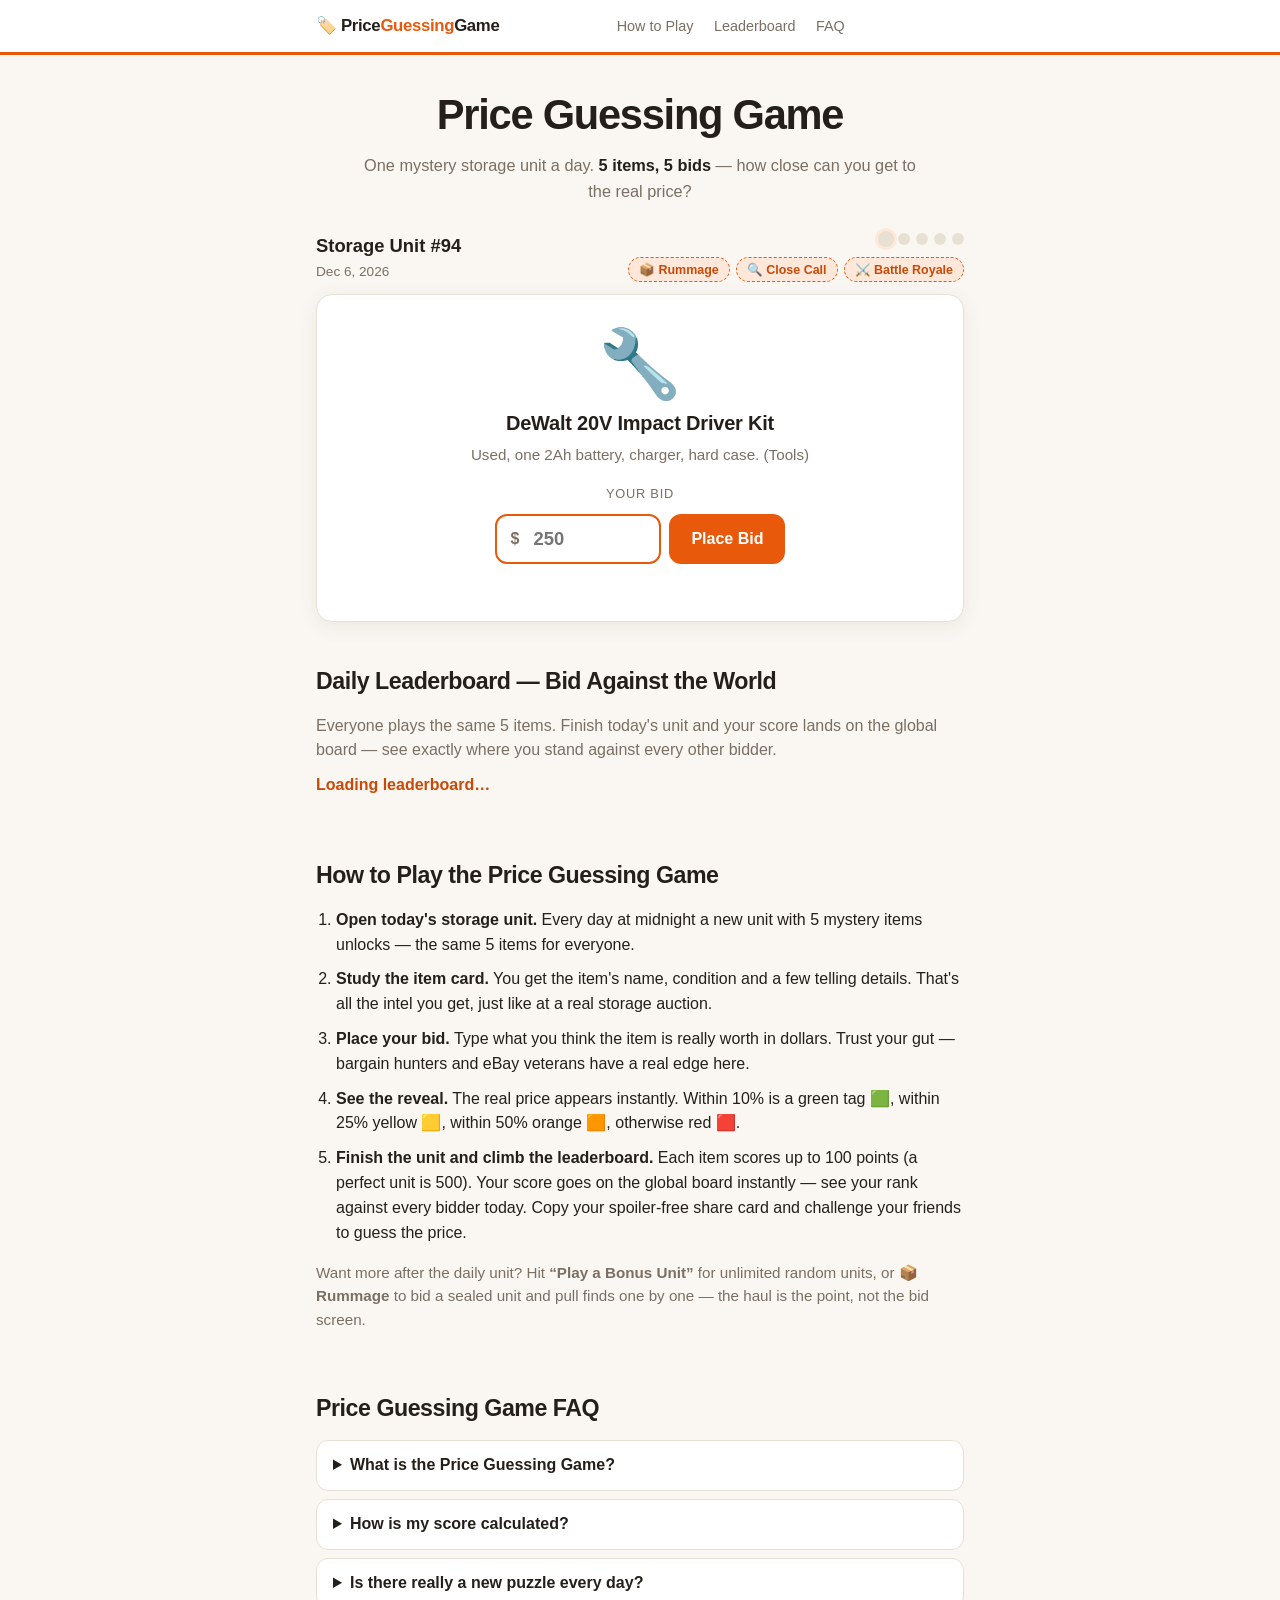
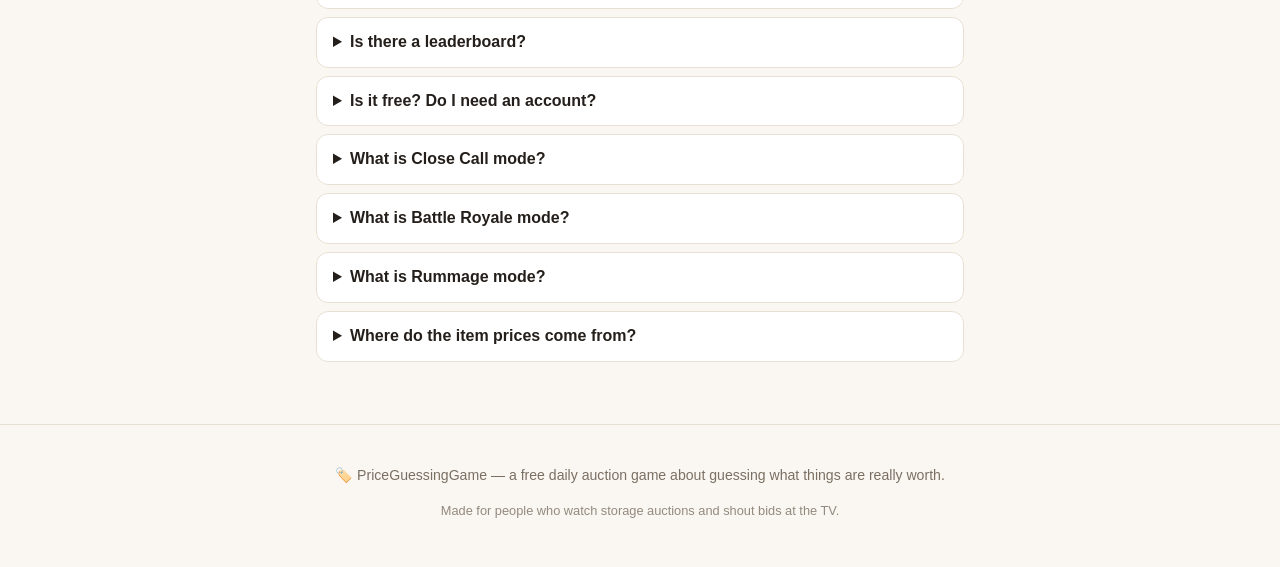
==== commit 0a03962e: "feat: add Rummage mode — sealed-unit bid then pull finds one by one Daily guessing, leaderboard, Clo" ====
--- a/index.html
+++ b/index.html
@@ -125,6 +125,7 @@
       <div class="unit-side">
         <div class="progress" id="progress" aria-label="Progress"></div>
         <div class="mode-btns">
+          <button id="rummage-mode-btn" class="closer-entry" type="button" title="Bid a sealed unit, then pull finds one by one">📦 Rummage</button>
           <button id="closer-mode-btn" class="closer-entry" type="button" title="New mode: one item, six guesses">🔍 Close Call</button>
           <button id="br-mode-btn" class="closer-entry" type="button" title="Live 10-minute rounds against the world">⚔️ Battle Royale</button>
         </div>
@@ -205,6 +206,7 @@
     <article class="card closer-card" id="br-card" hidden>
       <h2 class="closer-title">⚔️ Battle Royale</h2>
       <p class="closer-sub">Live 10-minute rounds. Everyone bids on the <strong>same 5 items</strong> — the board updates in real time.</p>
+      <p class="br-challenge" id="br-challenge" hidden></p>
       <p class="br-round-line" id="br-round-line">Loading round…</p>
       <div class="item-emoji" id="br-emoji" aria-hidden="true">📦</div>
       <h3 class="item-name" id="br-name">Mystery Item</h3>
@@ -221,12 +223,73 @@
       <div class="br-result" id="br-result" hidden>
         <div class="reveal-tier" id="br-result-tier" aria-live="polite"></div>
         <div class="reveal-line" id="br-result-line"></div>
+        <button id="br-share-btn" class="btn btn-primary" type="button">⚔️ Challenge a Friend 📋</button>
+        <p class="share-hint" id="br-share-hint" aria-live="polite"></p>
       </div>
       <div class="br-board-wrap">
         <h3 class="br-board-title">🔴 Live Board</h3>
         <ol class="closer-history br-board" id="br-board"></ol>
       </div>
       <button id="br-back-btn" class="btn btn-ghost" type="button">← Back to Today's Unit</button>
+    </article>
+
+    <!-- Rummage mode: sealed-unit bid, then pull finds one by one -->
+    <article class="card rummage-card" id="rummage-card" hidden>
+      <h2 class="closer-title">📦 Rummage — Crack the Unit</h2>
+      <p class="closer-sub">One bid on a <strong>sealed</strong> storage unit. Then pull finds one by one — you won’t know what’s inside until you dig.</p>
+
+      <div id="rg-bid-phase">
+        <div class="rg-crate" id="rg-crate" aria-hidden="true">🗃️</div>
+        <h3 class="item-name" id="rg-unit-name">Sealed Storage Unit</h3>
+        <ul class="rg-clues" id="rg-clues"></ul>
+        <div class="bid-row">
+          <label class="bid-label" for="rg-input">Your bid for the whole unit</label>
+          <div class="bid-input-wrap">
+            <span class="bid-prefix" aria-hidden="true">$</span>
+            <input id="rg-input" type="number" inputmode="numeric" min="1" max="9999999" step="1" placeholder="800" autocomplete="off" />
+          </div>
+          <button id="rg-bid-btn" class="btn btn-primary" type="button">Lock Bid &amp; Crack It</button>
+        </div>
+        <p class="bid-hint" id="rg-hint"></p>
+      </div>
+
+      <div id="rg-dig-phase" hidden>
+        <div class="rg-pnl" aria-live="polite">
+          <div class="rg-pnl-cell">Paid <strong id="rg-paid">$0</strong></div>
+          <div class="rg-pnl-cell">Hauled <strong id="rg-rec">$0</strong></div>
+          <div class="rg-pnl-cell"><span id="rg-pnl-val" class="rg-pnl-num">P&amp;L —</span></div>
+        </div>
+        <div class="rg-crate" id="rg-crate-dig" aria-hidden="true">🗃️</div>
+        <p class="rg-remain" id="rg-remain">5 finds left</p>
+        <div class="rg-find" id="rg-find" hidden>
+          <div class="item-emoji" id="rg-find-emoji" aria-hidden="true">📦</div>
+          <h3 class="item-name" id="rg-find-name">Find</h3>
+          <p class="item-desc" id="rg-find-desc"></p>
+          <div class="reveal-price" id="rg-find-price"></div>
+          <p class="rg-find-note" id="rg-find-note"></p>
+        </div>
+        <div class="rg-offer" id="rg-offer" hidden>
+          <p id="rg-offer-text"></p>
+          <div class="rg-offer-btns">
+            <button id="rg-sell-btn" class="btn btn-primary" type="button">Sell it</button>
+            <button id="rg-keep-btn" class="btn btn-ghost" type="button">Keep — wait for market</button>
+          </div>
+        </div>
+        <button id="rg-pull-btn" class="btn btn-primary" type="button">Pull next find →</button>
+      </div>
+
+      <div id="rg-result" hidden>
+        <div class="reveal-tier" id="rg-result-tier" aria-live="polite"></div>
+        <div class="results-score" id="rg-result-score"></div>
+        <p class="reveal-line" id="rg-result-line"></p>
+        <ul class="results-list" id="rg-result-list"></ul>
+        <button id="rg-share-btn" class="btn btn-primary" type="button">Share Haul 📋</button>
+        <p class="share-hint" id="rg-share-hint" aria-live="polite"></p>
+        <button id="rg-again-btn" class="btn btn-ghost" type="button">Rummage another unit ♻️</button>
+      </div>
+
+      <p class="closer-stats-line" id="rg-stats-line"></p>
+      <button id="rg-back-btn" class="btn btn-ghost" type="button">← Back to Today's Unit</button>
     </article>
   </section>
 
@@ -255,7 +318,7 @@
       <li><strong>See the reveal.</strong> The real price appears instantly. Within 10% is a green tag 🟩, within 25% yellow 🟨, within 50% orange 🟧, otherwise red 🟥.</li>
       <li><strong>Finish the unit and climb the leaderboard.</strong> Each item scores up to 100 points (a perfect unit is 500). Your score goes on the global board instantly — see your rank against every bidder today. Copy your spoiler-free share card and challenge your friends to guess the price.</li>
     </ol>
-    <p class="howto-note">Want more after the daily unit? Hit <strong>“Play a Bonus Unit”</strong> for unlimited random units — great practice for the daily auction game.</p>
+    <p class="howto-note">Want more after the daily unit? Hit <strong>“Play a Bonus Unit”</strong> for unlimited random units, or <strong>📦 Rummage</strong> to bid a sealed unit and pull finds one by one — the haul is the point, not the bid screen.</p>
   </section>
 
   <section class="wrap section" id="faq">
@@ -287,6 +350,10 @@
     <details>
       <summary>What is Battle Royale mode?</summary>
       <p>Battle Royale is the live multiplayer mode: continuous 10-minute rounds where every player bids on the same 5 mystery items and the scoreboard updates in real time. Finish all 5 items before the round ends to post your total.</p>
+    </details>
+    <details>
+      <summary>What is Rummage mode?</summary>
+      <p>Rummage is the sealed-unit mode. You bid on a locked storage unit from a few hallway clues — no item list. Then you crack it open and pull finds one by one. Sometimes a picker offers cash before the market price is called; sell or keep, then see if you beat the lot. Your score is profit and loss against the bid.</p>
     </details>
     <details>
       <summary>Where do the item prices come from?</summary>
--- a/style.css
+++ b/style.css
@@ -122,7 +122,7 @@
 .cl-yellow { background: #fff3bf; color: #e67700; }
 .cl-red { background: #ffe3e3; color: #c92a2a; }
 .closer-stats-line { font-size: 0.85rem; color: var(--muted); margin: 14px 0 0; }
-.mode-btns { display: flex; gap: 6px; }
+.mode-btns { display: flex; gap: 6px; flex-wrap: wrap; justify-content: flex-end; }
 
 /* Close Call guess distribution (Wordle-style bars) */
 .closer-dist { list-style: none; margin: 12px 0 0; padding: 0; display: flex; flex-direction: column; gap: 4px; max-width: 340px; margin-left: auto; margin-right: auto; }
@@ -135,6 +135,8 @@
 
 /* Battle Royale */
 .br-round-line { font-size: 0.95rem; font-weight: 800; color: var(--accent-dark); background: var(--accent-soft); border-radius: 999px; padding: 6px 14px; display: inline-block; margin: 0 0 12px; }
+.br-challenge { font-size: 0.92rem; font-weight: 800; color: #fff; background: var(--accent); border-radius: 8px; padding: 8px 12px; margin: 0 0 10px; }
+.br-result .btn-primary { margin-top: 12px; }
 .br-prog { text-transform: none; letter-spacing: 0; color: var(--muted); font-weight: 700; }
 .br-result { margin: 10px 0 0; }
 .br-board-wrap { margin-top: 16px; }
@@ -252,6 +254,63 @@
 .lb-pts { flex-shrink: 0; font-weight: 800; color: var(--accent); }
 .lb-empty { color: var(--muted); justify-content: center; }
 
+/* ---------- Rummage (sealed unit → pull finds) ---------- */
+.rummage-card { text-align: center; }
+.rg-crate {
+  font-size: 4rem; line-height: 1.1; margin: 4px 0 8px;
+  display: inline-block; transform-origin: 50% 80%;
+}
+.rg-crate.rg-shake { animation: rg-shake 0.45s ease; }
+@keyframes rg-shake {
+  0%, 100% { transform: rotate(0) translateY(0); }
+  18% { transform: rotate(-9deg) translateY(-6px); }
+  36% { transform: rotate(8deg) translateY(-2px); }
+  54% { transform: rotate(-6deg) translateY(-5px); }
+  72% { transform: rotate(4deg); }
+}
+.rg-clues {
+  list-style: none; margin: 0 auto 16px; padding: 0;
+  text-align: left; max-width: 28em; color: var(--muted); font-size: 0.95rem;
+}
+.rg-clues li {
+  padding: 7px 10px 7px 28px; margin-bottom: 6px;
+  background: var(--bg); border: 1px solid var(--line); border-radius: 10px;
+  position: relative;
+}
+.rg-clues li::before {
+  content: "👁"; position: absolute; left: 8px; top: 7px; font-size: 0.85rem;
+}
+.rg-pnl {
+  display: grid; grid-template-columns: 1fr 1fr 1fr; gap: 6px;
+  margin: 0 0 14px;
+}
+.rg-pnl-cell {
+  background: var(--bg); border: 1px solid var(--line); border-radius: 10px;
+  padding: 8px 6px; font-size: 0.75rem; color: var(--muted);
+}
+.rg-pnl-cell strong { display: block; font-size: 1.05rem; color: var(--ink); margin-top: 2px; }
+.rg-pnl-num { font-weight: 800; font-size: 0.95rem; color: var(--ink); }
+.rg-remain { color: var(--muted); font-size: 0.88rem; font-weight: 700; margin: 0 0 10px; }
+.rg-find { margin: 4px 0 10px; }
+.rg-find.rg-find-pop { animation: rg-pop 0.35s cubic-bezier(.2, 1.4, .4, 1); }
+@keyframes rg-pop {
+  0% { transform: scale(0.84) translateY(8px); opacity: 0; }
+  100% { transform: scale(1) translateY(0); opacity: 1; }
+}
+.rg-find-note { color: var(--muted); font-size: 0.9rem; min-height: 1.3em; margin: 6px 0 0; }
+.rg-offer {
+  background: var(--accent-soft); border: 1px dashed var(--accent);
+  border-radius: 12px; padding: 12px 14px; margin: 8px 0 12px; text-align: left;
+}
+.rg-offer p { margin: 0 0 10px; font-weight: 600; color: var(--ink); }
+.rg-offer-btns { display: flex; gap: 8px; flex-wrap: wrap; justify-content: center; }
+.rg-offer-btns .btn { padding: 11px 16px; font-size: 0.92rem; }
+#rg-dig-phase .btn-primary, #rg-result .btn-primary { margin-top: 4px; }
+#rg-result .btn-ghost, #rg-back-btn { margin-top: 8px; }
+@media (prefers-reduced-motion: reduce) {
+  .rg-crate.rg-shake, .rg-find.rg-find-pop { animation: none; }
+}
+
 /* ---------- Content sections ---------- */
 .section { padding: 34px 16px 10px; }
 .section h2 { font-size: 1.45rem; letter-spacing: -0.02em; margin: 0 0 14px; }
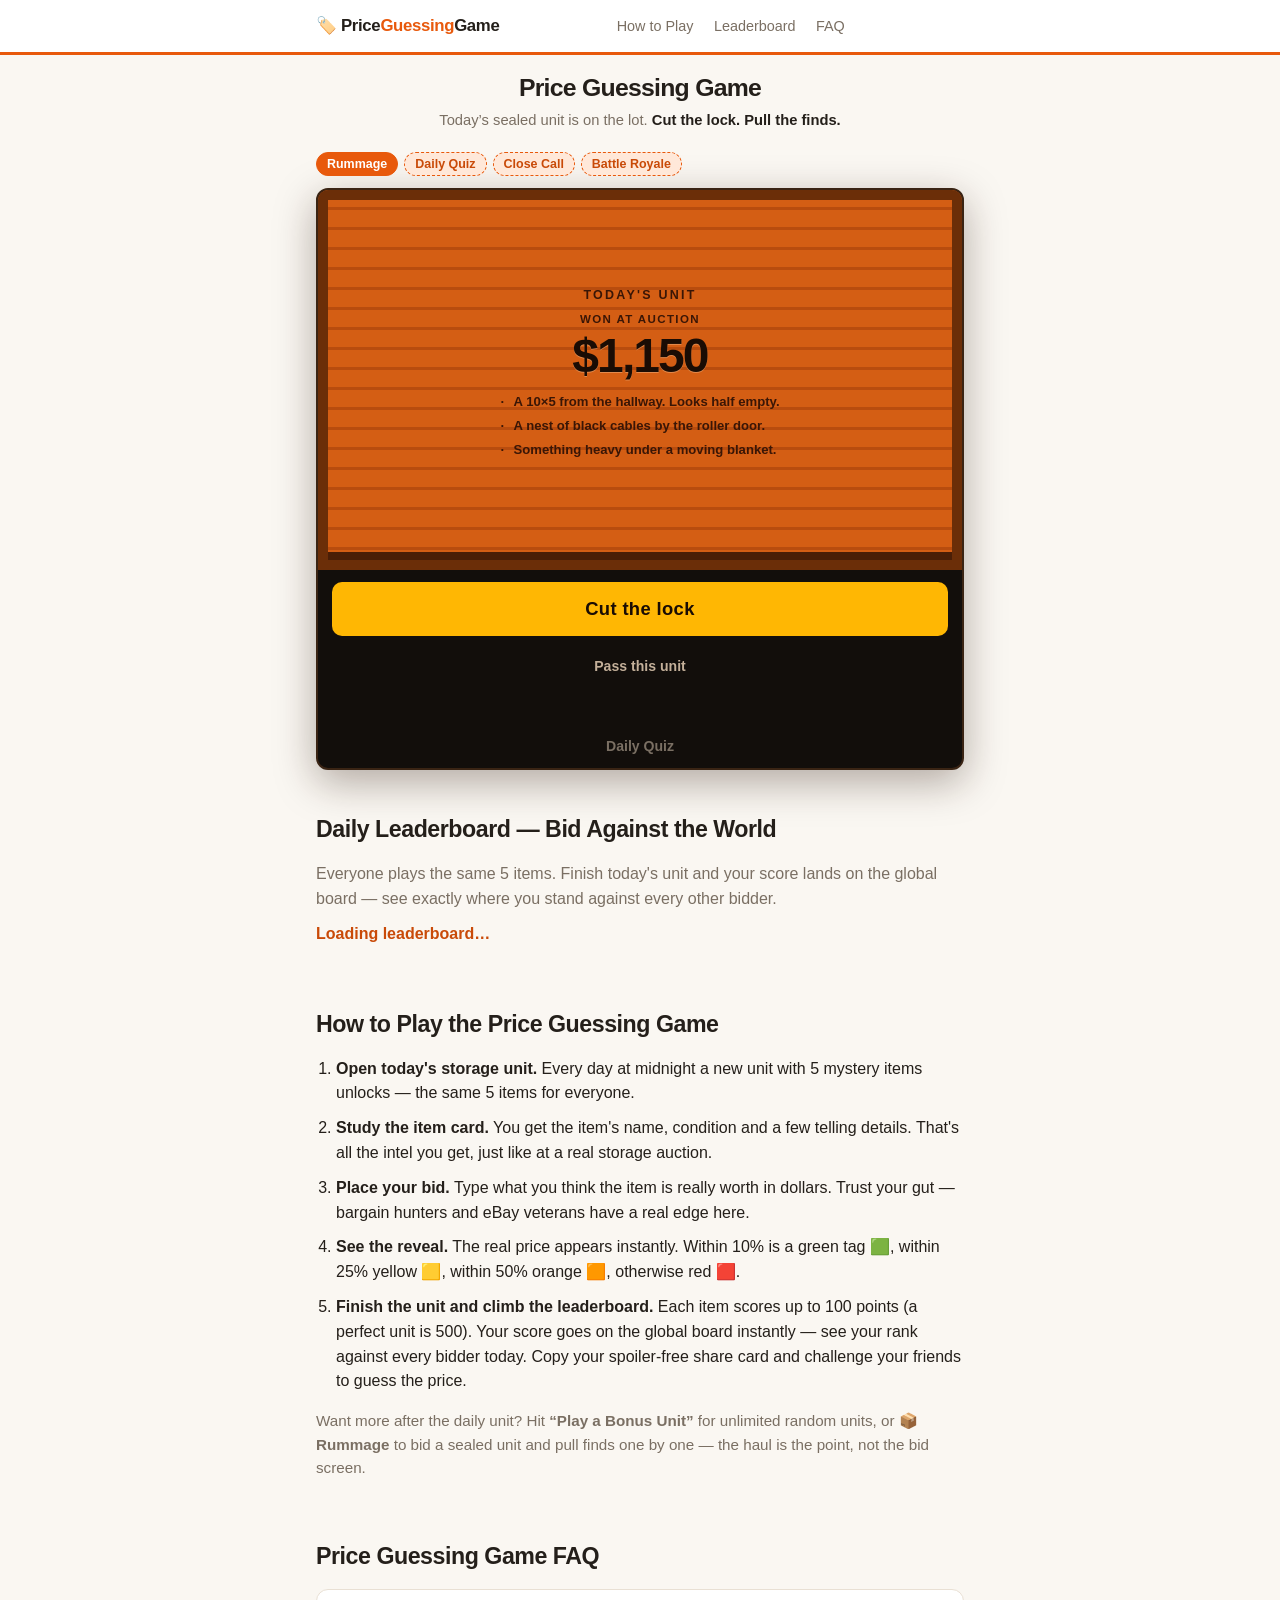
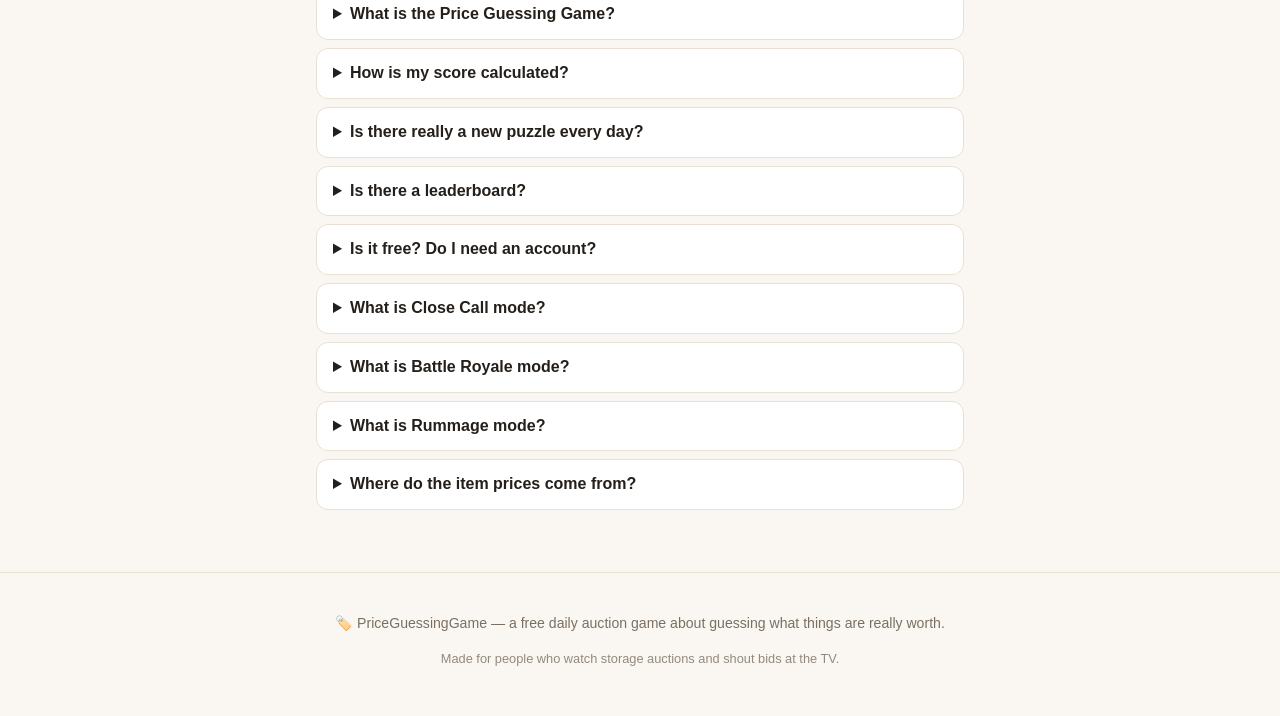
==== commit a49c0b97: "fix: rummage is the default lot — cut the lock, no bid form Landing is a sealed storage door with a " ====
--- a/index.html
+++ b/index.html
@@ -106,9 +106,9 @@
 </header>
 
 <main>
-  <section class="hero wrap">
+  <section class="hero wrap hero-tight">
     <h1>Price Guessing Game</h1>
-    <p class="tagline">One mystery storage unit a day. <strong>5 items, 5 bids</strong> — how close can you get to the real price?</p>
+    <p class="tagline">Today’s sealed unit is on the lot. <strong>Cut the lock. Pull the finds.</strong></p>
     <div class="stats" id="stats" hidden>
       <div class="stat"><span class="stat-num" id="stat-streak">0</span><span class="stat-label">🔥 Streak</span></div>
       <div class="stat"><span class="stat-num" id="stat-played">0</span><span class="stat-label">Units played</span></div>
@@ -118,16 +118,17 @@
 
   <section class="game wrap" id="game" aria-label="Daily price guessing game">
     <div class="unit-head">
-      <div>
+      <div id="unit-meta">
         <div class="unit-title" id="unit-title">Storage Unit #—</div>
         <div class="unit-date" id="unit-date"></div>
       </div>
       <div class="unit-side">
         <div class="progress" id="progress" aria-label="Progress"></div>
         <div class="mode-btns">
-          <button id="rummage-mode-btn" class="closer-entry" type="button" title="Bid a sealed unit, then pull finds one by one">📦 Rummage</button>
-          <button id="closer-mode-btn" class="closer-entry" type="button" title="New mode: one item, six guesses">🔍 Close Call</button>
-          <button id="br-mode-btn" class="closer-entry" type="button" title="Live 10-minute rounds against the world">⚔️ Battle Royale</button>
+          <button id="rummage-mode-btn" class="closer-entry is-on" type="button" title="Cut the lock, then pull finds one by one">Rummage</button>
+          <button id="daily-mode-btn" class="closer-entry" type="button" title="Guess the price of 5 known items">Daily Quiz</button>
+          <button id="closer-mode-btn" class="closer-entry" type="button" title="One item, six guesses">Close Call</button>
+          <button id="br-mode-btn" class="closer-entry" type="button" title="Live 10-minute rounds against the world">Battle Royale</button>
         </div>
       </div>
     </div>
@@ -199,7 +200,7 @@
       </div>
       <p class="closer-stats-line" id="closer-stats-line"></p>
       <ul class="closer-dist" id="closer-dist" hidden></ul>
-      <button id="closer-back-btn" class="btn btn-ghost" type="button">← Back to Today's Unit</button>
+      <button id="closer-back-btn" class="btn btn-ghost" type="button">← Back to the lot</button>
     </article>
 
     <!-- Battle Royale mode panel -->
@@ -230,66 +231,64 @@
         <h3 class="br-board-title">🔴 Live Board</h3>
         <ol class="closer-history br-board" id="br-board"></ol>
       </div>
-      <button id="br-back-btn" class="btn btn-ghost" type="button">← Back to Today's Unit</button>
-    </article>
-
-    <!-- Rummage mode: sealed-unit bid, then pull finds one by one -->
-    <article class="card rummage-card" id="rummage-card" hidden>
-      <h2 class="closer-title">📦 Rummage — Crack the Unit</h2>
-      <p class="closer-sub">One bid on a <strong>sealed</strong> storage unit. Then pull finds one by one — you won’t know what’s inside until you dig.</p>
-
-      <div id="rg-bid-phase">
-        <div class="rg-crate" id="rg-crate" aria-hidden="true">🗃️</div>
-        <h3 class="item-name" id="rg-unit-name">Sealed Storage Unit</h3>
-        <ul class="rg-clues" id="rg-clues"></ul>
-        <div class="bid-row">
-          <label class="bid-label" for="rg-input">Your bid for the whole unit</label>
-          <div class="bid-input-wrap">
-            <span class="bid-prefix" aria-hidden="true">$</span>
-            <input id="rg-input" type="number" inputmode="numeric" min="1" max="9999999" step="1" placeholder="800" autocomplete="off" />
+      <button id="br-back-btn" class="btn btn-ghost" type="button">← Back to the lot</button>
+    </article>
+
+    <!-- Rummage: sealed unit on the lot. Cut the lock, pull finds. -->
+    <article class="lot" id="rummage-card" hidden>
+      <div class="lot-stage" id="rg-stage">
+        <div class="unit-bay">
+          <div class="unit-door" id="rg-door">
+            <div class="unit-num" id="rg-unit-name">UNIT</div>
+            <div class="unit-hammer-kicker">Won at auction</div>
+            <div class="unit-hammer" id="rg-hammer">$—</div>
+            <ul class="unit-peek" id="rg-clues"></ul>
           </div>
-          <button id="rg-bid-btn" class="btn btn-primary" type="button">Lock Bid &amp; Crack It</button>
-        </div>
-        <p class="bid-hint" id="rg-hint"></p>
-      </div>
-
-      <div id="rg-dig-phase" hidden>
-        <div class="rg-pnl" aria-live="polite">
-          <div class="rg-pnl-cell">Paid <strong id="rg-paid">$0</strong></div>
-          <div class="rg-pnl-cell">Hauled <strong id="rg-rec">$0</strong></div>
-          <div class="rg-pnl-cell"><span id="rg-pnl-val" class="rg-pnl-num">P&amp;L —</span></div>
-        </div>
-        <div class="rg-crate" id="rg-crate-dig" aria-hidden="true">🗃️</div>
-        <p class="rg-remain" id="rg-remain">5 finds left</p>
-        <div class="rg-find" id="rg-find" hidden>
-          <div class="item-emoji" id="rg-find-emoji" aria-hidden="true">📦</div>
-          <h3 class="item-name" id="rg-find-name">Find</h3>
-          <p class="item-desc" id="rg-find-desc"></p>
-          <div class="reveal-price" id="rg-find-price"></div>
-          <p class="rg-find-note" id="rg-find-note"></p>
-        </div>
-        <div class="rg-offer" id="rg-offer" hidden>
-          <p id="rg-offer-text"></p>
-          <div class="rg-offer-btns">
-            <button id="rg-sell-btn" class="btn btn-primary" type="button">Sell it</button>
-            <button id="rg-keep-btn" class="btn btn-ghost" type="button">Keep — wait for market</button>
+          <div class="unit-inside">
+            <div class="rg-pnl" id="rg-pnl-bar" aria-live="polite">
+              <div class="rg-pnl-cell">Paid <strong id="rg-paid">$0</strong></div>
+              <div class="rg-pnl-cell">Hauled <strong id="rg-rec">$0</strong></div>
+              <div class="rg-pnl-cell"><span id="rg-pnl-val" class="rg-pnl-num">P&amp;L —</span></div>
+            </div>
+            <div class="rg-find" id="rg-find" hidden>
+              <div class="item-emoji" id="rg-find-emoji" aria-hidden="true">📦</div>
+              <h3 class="item-name" id="rg-find-name">Find</h3>
+              <p class="item-desc" id="rg-find-desc"></p>
+              <div class="reveal-price" id="rg-find-price"></div>
+              <p class="rg-find-note" id="rg-find-note"></p>
+            </div>
+            <p class="rg-remain" id="rg-remain"></p>
+            <div class="rg-offer" id="rg-offer" hidden>
+              <p id="rg-offer-text"></p>
+              <div class="rg-offer-btns">
+                <button id="rg-sell-btn" class="btn btn-cut" type="button">Sell it</button>
+                <button id="rg-keep-btn" class="btn-pass" type="button">Keep — wait for market</button>
+              </div>
+            </div>
           </div>
         </div>
-        <button id="rg-pull-btn" class="btn btn-primary" type="button">Pull next find →</button>
-      </div>
-
-      <div id="rg-result" hidden>
-        <div class="reveal-tier" id="rg-result-tier" aria-live="polite"></div>
-        <div class="results-score" id="rg-result-score"></div>
-        <p class="reveal-line" id="rg-result-line"></p>
-        <ul class="results-list" id="rg-result-list"></ul>
-        <button id="rg-share-btn" class="btn btn-primary" type="button">Share Haul 📋</button>
-        <p class="share-hint" id="rg-share-hint" aria-live="polite"></p>
-        <button id="rg-again-btn" class="btn btn-ghost" type="button">Rummage another unit ♻️</button>
-      </div>
-
+
+        <div id="rg-bid-phase" class="lot-actions">
+          <button id="rg-take-btn" class="btn btn-cut" type="button">Cut the lock</button>
+          <button id="rg-pass-btn" class="btn-pass" type="button">Pass this unit</button>
+        </div>
+        <div id="rg-dig-phase" class="lot-actions" hidden>
+          <button id="rg-pull-btn" class="btn btn-cut" type="button">Reach in</button>
+          <ol class="haul" id="rg-haul" aria-label="Haul so far"></ol>
+        </div>
+
+        <div id="rg-result" hidden>
+          <div class="reveal-tier" id="rg-result-tier" aria-live="polite"></div>
+          <div class="results-score" id="rg-result-score"></div>
+          <p class="reveal-line" id="rg-result-line"></p>
+          <ul class="results-list" id="rg-result-list"></ul>
+          <button id="rg-share-btn" class="btn btn-cut" type="button">Share haul</button>
+          <p class="share-hint" id="rg-share-hint" aria-live="polite"></p>
+          <button id="rg-again-btn" class="btn-pass" type="button">Next unit on the lot</button>
+        </div>
+      </div>
       <p class="closer-stats-line" id="rg-stats-line"></p>
-      <button id="rg-back-btn" class="btn btn-ghost" type="button">← Back to Today's Unit</button>
+      <button id="rg-back-btn" class="btn-pass lot-quiz" type="button">Daily Quiz</button>
     </article>
   </section>
 
--- a/style.css
+++ b/style.css
@@ -122,7 +122,7 @@
 .cl-yellow { background: #fff3bf; color: #e67700; }
 .cl-red { background: #ffe3e3; color: #c92a2a; }
 .closer-stats-line { font-size: 0.85rem; color: var(--muted); margin: 14px 0 0; }
-.mode-btns { display: flex; gap: 6px; flex-wrap: wrap; justify-content: flex-end; }
+.mode-btns { display: flex; gap: 6px; flex-wrap: nowrap; justify-content: flex-end; overflow-x: auto; max-width: 100%; }
 
 /* Close Call guess distribution (Wordle-style bars) */
 .closer-dist { list-style: none; margin: 12px 0 0; padding: 0; display: flex; flex-direction: column; gap: 4px; max-width: 340px; margin-left: auto; margin-right: auto; }
@@ -254,61 +254,145 @@
 .lb-pts { flex-shrink: 0; font-weight: 800; color: var(--accent); }
 .lb-empty { color: var(--muted); justify-content: center; }
 
-/* ---------- Rummage (sealed unit → pull finds) ---------- */
-.rummage-card { text-align: center; }
-.rg-crate {
-  font-size: 4rem; line-height: 1.1; margin: 4px 0 8px;
-  display: inline-block; transform-origin: 50% 80%;
-}
-.rg-crate.rg-shake { animation: rg-shake 0.45s ease; }
+.hero-tight { padding: 14px 16px 0; }
+.hero-tight h1 { font-size: clamp(1.2rem, 4vw, 1.55rem); margin-bottom: 2px; }
+.hero-tight .tagline { font-size: 0.92rem; }
+.closer-entry.is-on { background: var(--accent); color: #fff; border-style: solid; }
+
+/* ---------- Rummage lot (sealed door → pull finds) ---------- */
+.lot {
+  padding: 0; border: 2px solid #3a2414; border-radius: 12px; overflow: hidden;
+  background: #120e0b; color: #f3e6d4;
+  box-shadow: 0 12px 40px rgba(40, 20, 8, 0.35); text-align: center;
+}
+.lot-stage { background: #120e0b; }
+.unit-bay {
+  position: relative; height: 380px; overflow: hidden;
+  background: #0e0b09;
+}
+.lot-stage.is-open .unit-bay { height: auto; min-height: 300px; overflow: visible; }
+.lot-stage.is-open .unit-inside { position: relative; min-height: 260px; padding-top: 48px; }
+.unit-door {
+  position: absolute; inset: 0; z-index: 3;
+  display: flex; flex-direction: column; align-items: center; justify-content: center;
+  padding: 18px 16px 28px;
+  background: repeating-linear-gradient(180deg, #d45e14 0 17px, #b84c0e 17px 20px);
+  box-shadow: inset 0 0 0 10px #6b2e08, inset 0 -18px 0 #4a1e06;
+  transform-origin: 50% 0;
+  transition: transform 0.55s cubic-bezier(.2, .8, .2, 1);
+}
+.lot-stage.is-open .unit-door { transform: translateY(-86%); }
+.lot-stage.is-done .unit-bay { display: none; }
+.unit-door.rg-shake { animation: rg-shake 0.45s ease; }
 @keyframes rg-shake {
-  0%, 100% { transform: rotate(0) translateY(0); }
-  18% { transform: rotate(-9deg) translateY(-6px); }
-  36% { transform: rotate(8deg) translateY(-2px); }
-  54% { transform: rotate(-6deg) translateY(-5px); }
-  72% { transform: rotate(4deg); }
-}
-.rg-clues {
-  list-style: none; margin: 0 auto 16px; padding: 0;
-  text-align: left; max-width: 28em; color: var(--muted); font-size: 0.95rem;
-}
-.rg-clues li {
-  padding: 7px 10px 7px 28px; margin-bottom: 6px;
-  background: var(--bg); border: 1px solid var(--line); border-radius: 10px;
-  position: relative;
-}
-.rg-clues li::before {
-  content: "👁"; position: absolute; left: 8px; top: 7px; font-size: 0.85rem;
-}
-.rg-pnl {
-  display: grid; grid-template-columns: 1fr 1fr 1fr; gap: 6px;
-  margin: 0 0 14px;
-}
-.rg-pnl-cell {
-  background: var(--bg); border: 1px solid var(--line); border-radius: 10px;
-  padding: 8px 6px; font-size: 0.75rem; color: var(--muted);
-}
-.rg-pnl-cell strong { display: block; font-size: 1.05rem; color: var(--ink); margin-top: 2px; }
-.rg-pnl-num { font-weight: 800; font-size: 0.95rem; color: var(--ink); }
-.rg-remain { color: var(--muted); font-size: 0.88rem; font-weight: 700; margin: 0 0 10px; }
-.rg-find { margin: 4px 0 10px; }
+  0%, 100% { transform: translateY(0) rotate(0); }
+  20% { transform: translateY(4px) rotate(-0.6deg); }
+  40% { transform: translateY(-3px) rotate(0.5deg); }
+  60% { transform: translateY(3px); }
+}
+.lot-stage.is-open .unit-door.rg-shake {
+  animation: rg-shake-open 0.4s ease;
+}
+@keyframes rg-shake-open {
+  0%, 100% { transform: translateY(-86%); }
+  30% { transform: translateY(-84%) rotate(-0.4deg); }
+  60% { transform: translateY(-87%); }
+}
+.unit-num {
+  font-size: 0.78rem; font-weight: 800; letter-spacing: 0.18em;
+  text-transform: uppercase; color: #3a1606; margin-bottom: 6px;
+}
+.unit-hammer-kicker {
+  font-size: 0.72rem; font-weight: 700; letter-spacing: 0.12em;
+  text-transform: uppercase; color: #3a1606;
+}
+.unit-hammer {
+  font-size: clamp(2.2rem, 8vw, 3rem); font-weight: 800; letter-spacing: -0.04em;
+  color: #1a0c04; line-height: 1.05; margin: 2px 0 10px;
+  text-shadow: 0 1px 0 rgba(255, 220, 180, 0.35);
+}
+.unit-peek {
+  list-style: none; margin: 0; padding: 0; max-width: 22em;
+  font-size: 0.82rem; font-weight: 600; color: #3a1606; text-align: left;
+}
+.unit-peek li { margin: 0 0 4px; padding-left: 1em; position: relative; }
+.unit-peek li::before { content: "·"; position: absolute; left: 0; }
+.unit-inside {
+  position: absolute; inset: 0; z-index: 1;
+  display: flex; flex-direction: column; align-items: center; justify-content: flex-end;
+  padding: 54px 14px 12px;
+  background:
+    radial-gradient(ellipse at 50% 18%, #5a3d1e 0%, transparent 42%),
+    linear-gradient(180deg, #1a120c 0%, #0e0b09 100%);
+  color: #f6ead8;
+}
+.lot .rg-pnl { width: 100%; margin: 0 0 8px; display: grid; grid-template-columns: 1fr 1fr 1fr; gap: 6px; }
+.lot .rg-pnl-cell {
+  background: #241810; border: 1px solid #4a3424; border-radius: 10px;
+  padding: 8px 6px; font-size: 0.72rem; color: #c4b09a;
+}
+.lot .rg-pnl-cell strong { display: block; font-size: 1.02rem; color: #f6ead8; margin-top: 2px; }
+.lot .rg-pnl-num { font-weight: 800; font-size: 0.92rem; color: #f6ead8; }
+.lot .t-green { color: #8ce99a; }
+.lot .t-red { color: #ff8787; }
+.lot .t-yellow { color: #ffd43b; }
+.lot .item-name { color: #f6ead8; }
+.lot .item-desc { color: #c4b09a; }
+.lot .reveal-price { color: #ffd8a8; }
+.lot .rg-find-note { color: #c4b09a; }
+.lot .rg-remain { color: #c4b09a; margin: 4px 0 8px; }
+.lot .rg-offer {
+  background: #3a2410; border: 1px solid #e8590c; color: #f6ead8;
+  width: 100%; max-width: 28em; border-radius: 12px; padding: 12px 14px; margin: 8px 0 0;
+}
+.lot .rg-offer p { color: #f6ead8; margin: 0 0 10px; font-weight: 600; }
+.rg-offer-btns { display: flex; gap: 8px; flex-wrap: wrap; justify-content: center; }
+.rg-find { margin: 4px 0 6px; width: 100%; }
 .rg-find.rg-find-pop { animation: rg-pop 0.35s cubic-bezier(.2, 1.4, .4, 1); }
 @keyframes rg-pop {
   0% { transform: scale(0.84) translateY(8px); opacity: 0; }
   100% { transform: scale(1) translateY(0); opacity: 1; }
 }
-.rg-find-note { color: var(--muted); font-size: 0.9rem; min-height: 1.3em; margin: 6px 0 0; }
-.rg-offer {
-  background: var(--accent-soft); border: 1px dashed var(--accent);
-  border-radius: 12px; padding: 12px 14px; margin: 8px 0 12px; text-align: left;
-}
-.rg-offer p { margin: 0 0 10px; font-weight: 600; color: var(--ink); }
-.rg-offer-btns { display: flex; gap: 8px; flex-wrap: wrap; justify-content: center; }
-.rg-offer-btns .btn { padding: 11px 16px; font-size: 0.92rem; }
-#rg-dig-phase .btn-primary, #rg-result .btn-primary { margin-top: 4px; }
-#rg-result .btn-ghost, #rg-back-btn { margin-top: 8px; }
+.lot-actions { padding: 12px 14px 14px; }
+.btn-cut {
+  width: 100%; border: none; border-radius: 10px;
+  background: #ffb703; color: #1a0c04;
+  font-size: 1.15rem; font-weight: 800; letter-spacing: 0.02em;
+  padding: 16px 18px; min-height: 52px; cursor: pointer; font-family: inherit;
+}
+.btn-cut:hover { background: #ffc933; }
+.btn-cut:active { transform: scale(0.98); }
+.btn-cut:disabled { opacity: 0.55; cursor: default; transform: none; }
+.btn-pass {
+  display: inline-block; margin-top: 8px;
+  background: none; border: none; color: #c4b09a;
+  font-size: 0.88rem; font-weight: 700; cursor: pointer; font-family: inherit;
+  min-height: 44px; padding: 8px 12px;
+}
+.btn-pass:hover { color: #ffb703; }
+.haul {
+  list-style: none; margin: 12px 0 0; padding: 0;
+  display: grid; grid-template-columns: repeat(5, 1fr); gap: 6px;
+}
+.haul li {
+  aspect-ratio: 1; display: flex; align-items: center; justify-content: center;
+  background: #1a1410; border: 1px dashed #5a4a38; border-radius: 8px;
+  font-size: 1.35rem;
+}
+.haul li.filled { border-style: solid; border-color: #e8590c; background: #2a1c12; }
+.lot #rg-result { padding: 18px 16px 16px; color: #f6ead8; }
+.lot #rg-result .results-score { color: #ffb703; }
+.lot #rg-result .reveal-line { color: #c4b09a; }
+.lot #rg-result .results-list li {
+  background: #1a1410; border-color: #4a3424; color: #f6ead8;
+}
+.lot .share-hint { color: #8ce99a; }
+.lot-quiz { width: 100%; color: #7a6f63; }
+.lot + .closer-stats-line, .lot .closer-stats-line { color: #c4b09a; padding: 0 12px; }
+#rg-stats-line { color: #7a6f63; }
 @media (prefers-reduced-motion: reduce) {
-  .rg-crate.rg-shake, .rg-find.rg-find-pop { animation: none; }
+  .unit-door { transition: none; }
+  .unit-door.rg-shake, .lot-stage.is-open .unit-door.rg-shake, .rg-find.rg-find-pop { animation: none; }
 }
 
 /* ---------- Content sections ---------- */
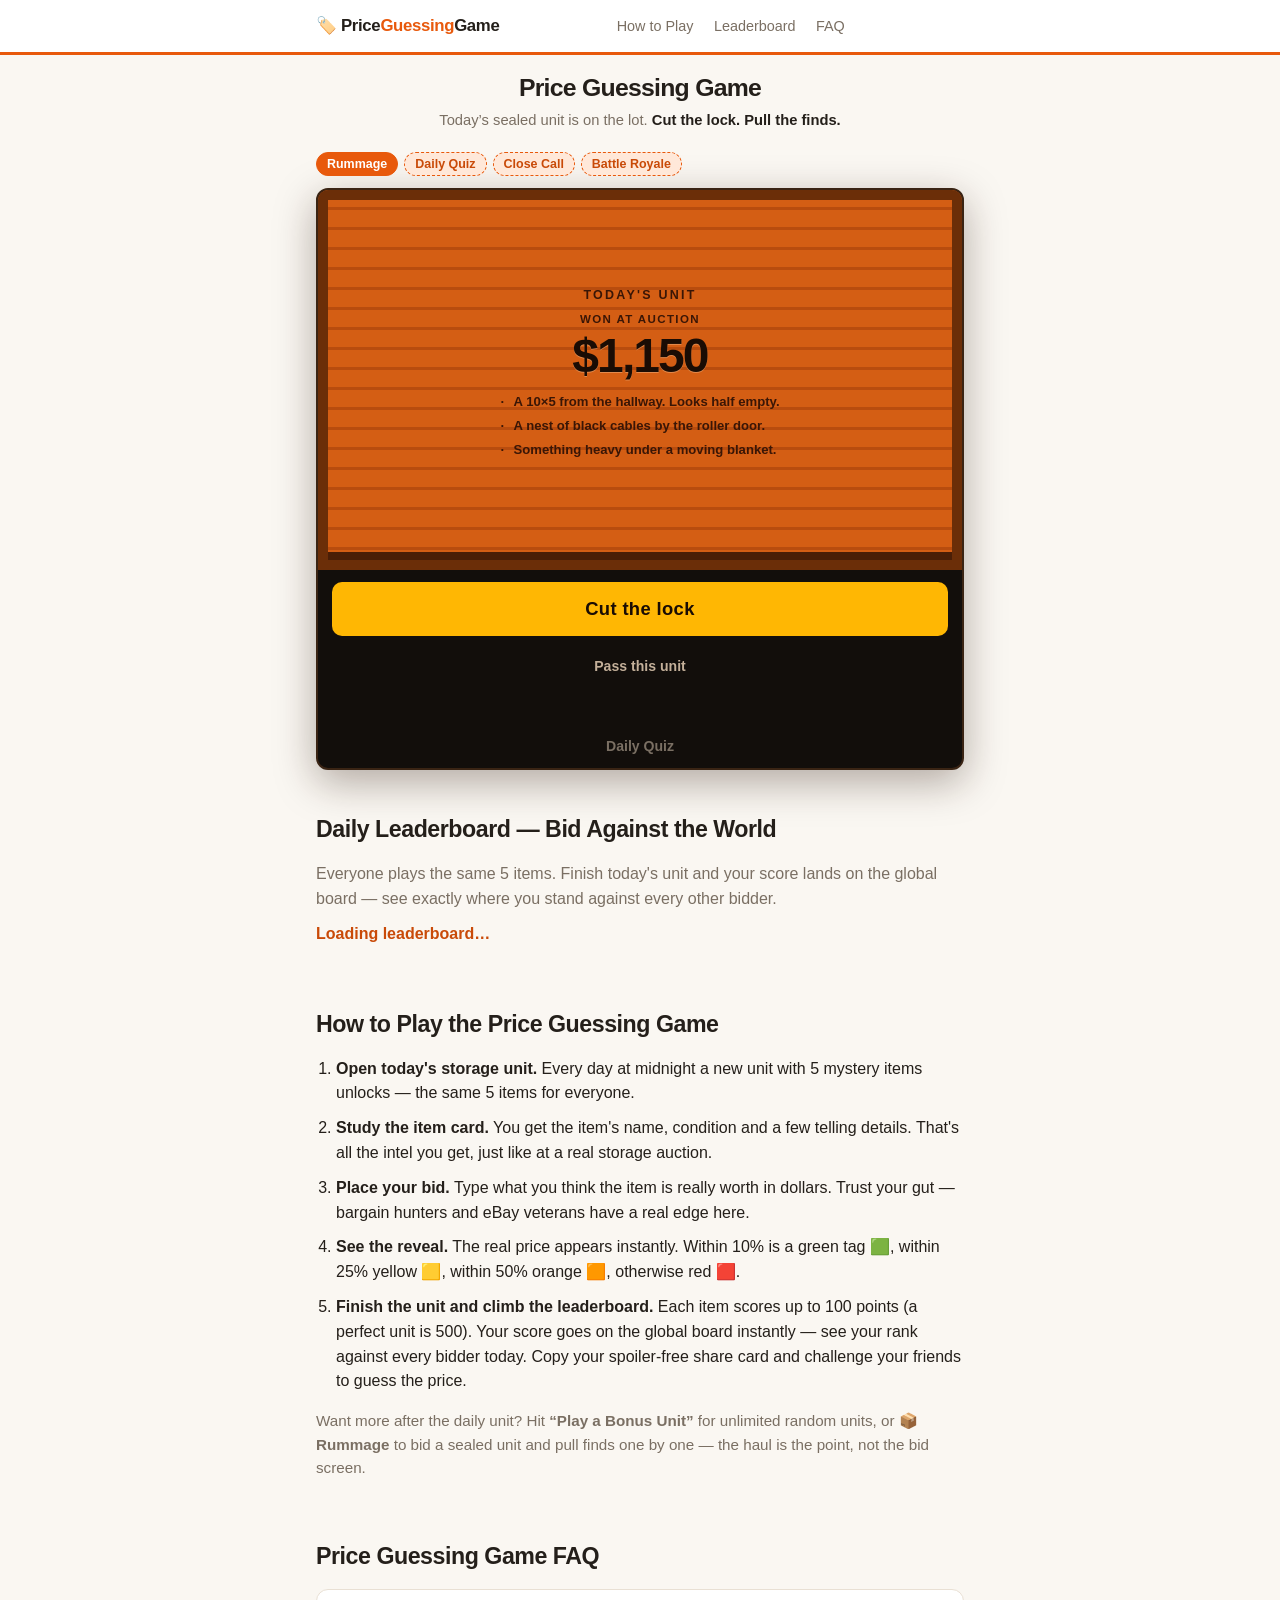
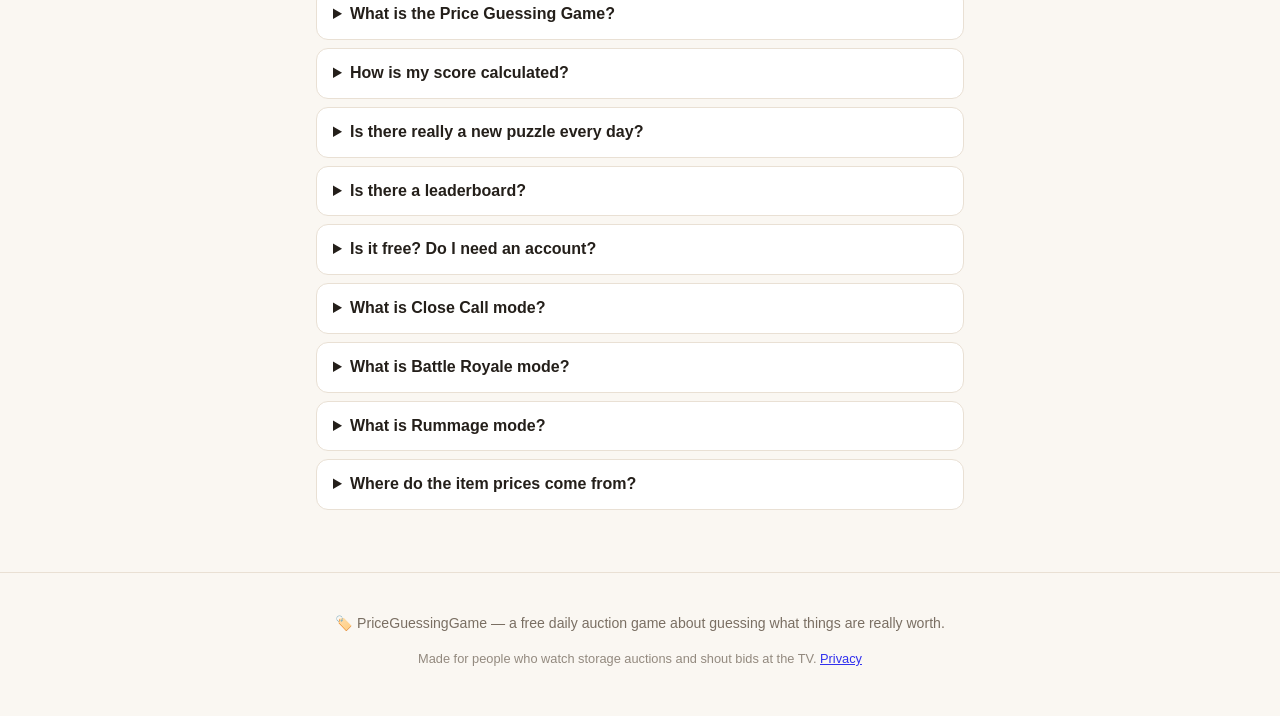
==== commit 1d8e7649: "Add Google GitHub and X OAuth while preserving existing game identities" ====
--- a/index.html
+++ b/index.html
@@ -60,7 +60,7 @@
     {
       "@type": "Question",
       "name": "Is there a leaderboard?",
-      "acceptedAnswer": { "@type": "Answer", "text": "Yes. Everyone plays the same daily unit and your finished score is ranked instantly against all other bidders worldwide — including the average bid players placed on each item. No account needed; you just pick a bidder name." }
+      "acceptedAnswer": { "@type": "Answer", "text": "Yes. Everyone plays the same daily unit and your finished score is ranked instantly against all other bidders worldwide — including the average bid players placed on each item. An account is optional; you can also play anonymously with a bidder name." }
     },
     {
       "@type": "Question",
@@ -75,7 +75,7 @@
     {
       "@type": "Question",
       "name": "Is the game free?",
-      "acceptedAnswer": { "@type": "Answer", "text": "Yes, completely free, no account or sign-up needed. Everything runs in your browser and your streak is saved on your device." }
+      "acceptedAnswer": { "@type": "Answer", "text": "Yes, completely free. You can play without an account, or optionally sign in with Google, GitHub or X. Your streak is saved on your device." }
     }
   ]
 }
@@ -95,6 +95,7 @@
       <a href="#faq">FAQ</a>
     </nav>
     <div class="auth-area" id="auth-area">
+      <div id="oauth-buttons" class="oauth-buttons" hidden></div>
       <div id="gbtn" hidden></div>
       <span class="user-chip" id="user-chip" hidden>
         <img id="user-pic" class="user-pic" alt="" hidden />
@@ -340,7 +341,7 @@
     </details>
     <details>
       <summary>Is it free? Do I need an account?</summary>
-      <p>Completely free, no account, no sign-up, no download. The whole game runs in your browser and works on phones, tablets and desktops.</p>
+      <p>Completely free, no download. You can play anonymously without signing up, or optionally sign in with Google, GitHub or X. The game works on phones, tablets and desktops.</p>
     </details>
     <details>
       <summary>What is Close Call mode?</summary>
@@ -364,7 +365,7 @@
 <footer class="site-footer">
   <div class="wrap">
     <p>🏷️ PriceGuessingGame — a free daily auction game about guessing what things are really worth.</p>
-    <p class="foot-note">Made for people who watch storage auctions and shout bids at the TV.</p>
+    <p class="foot-note">Made for people who watch storage auctions and shout bids at the TV. <a href="/privacy.html">Privacy</a></p>
   </div>
 </footer>
 
--- a/style.css
+++ b/style.css
@@ -52,6 +52,9 @@
 .site-nav a { color: var(--muted); text-decoration: none; font-size: 0.9rem; margin-left: 16px; }
 .site-nav a:hover { color: var(--accent); }
 .auth-area { display: flex; align-items: center; gap: 10px; margin-left: 18px; min-height: 32px; }
+.oauth-buttons { display: flex; align-items: center; gap: 6px; flex-wrap: wrap; }
+.oauth-button { display: inline-block; border: 1px solid var(--line); border-radius: 999px; padding: 4px 9px; color: var(--ink); background: var(--card); font-size: 0.72rem; font-weight: 600; text-decoration: none; white-space: nowrap; }
+.oauth-button:hover { border-color: var(--accent); color: var(--accent-dark); }
 .user-chip { display: inline-flex; align-items: center; gap: 7px; font-size: 0.85rem; font-weight: 600; color: var(--ink); }
 .user-pic { width: 26px; height: 26px; border-radius: 50%; border: 2px solid var(--accent-soft, #ffd8a8); }
 .logout-btn {
